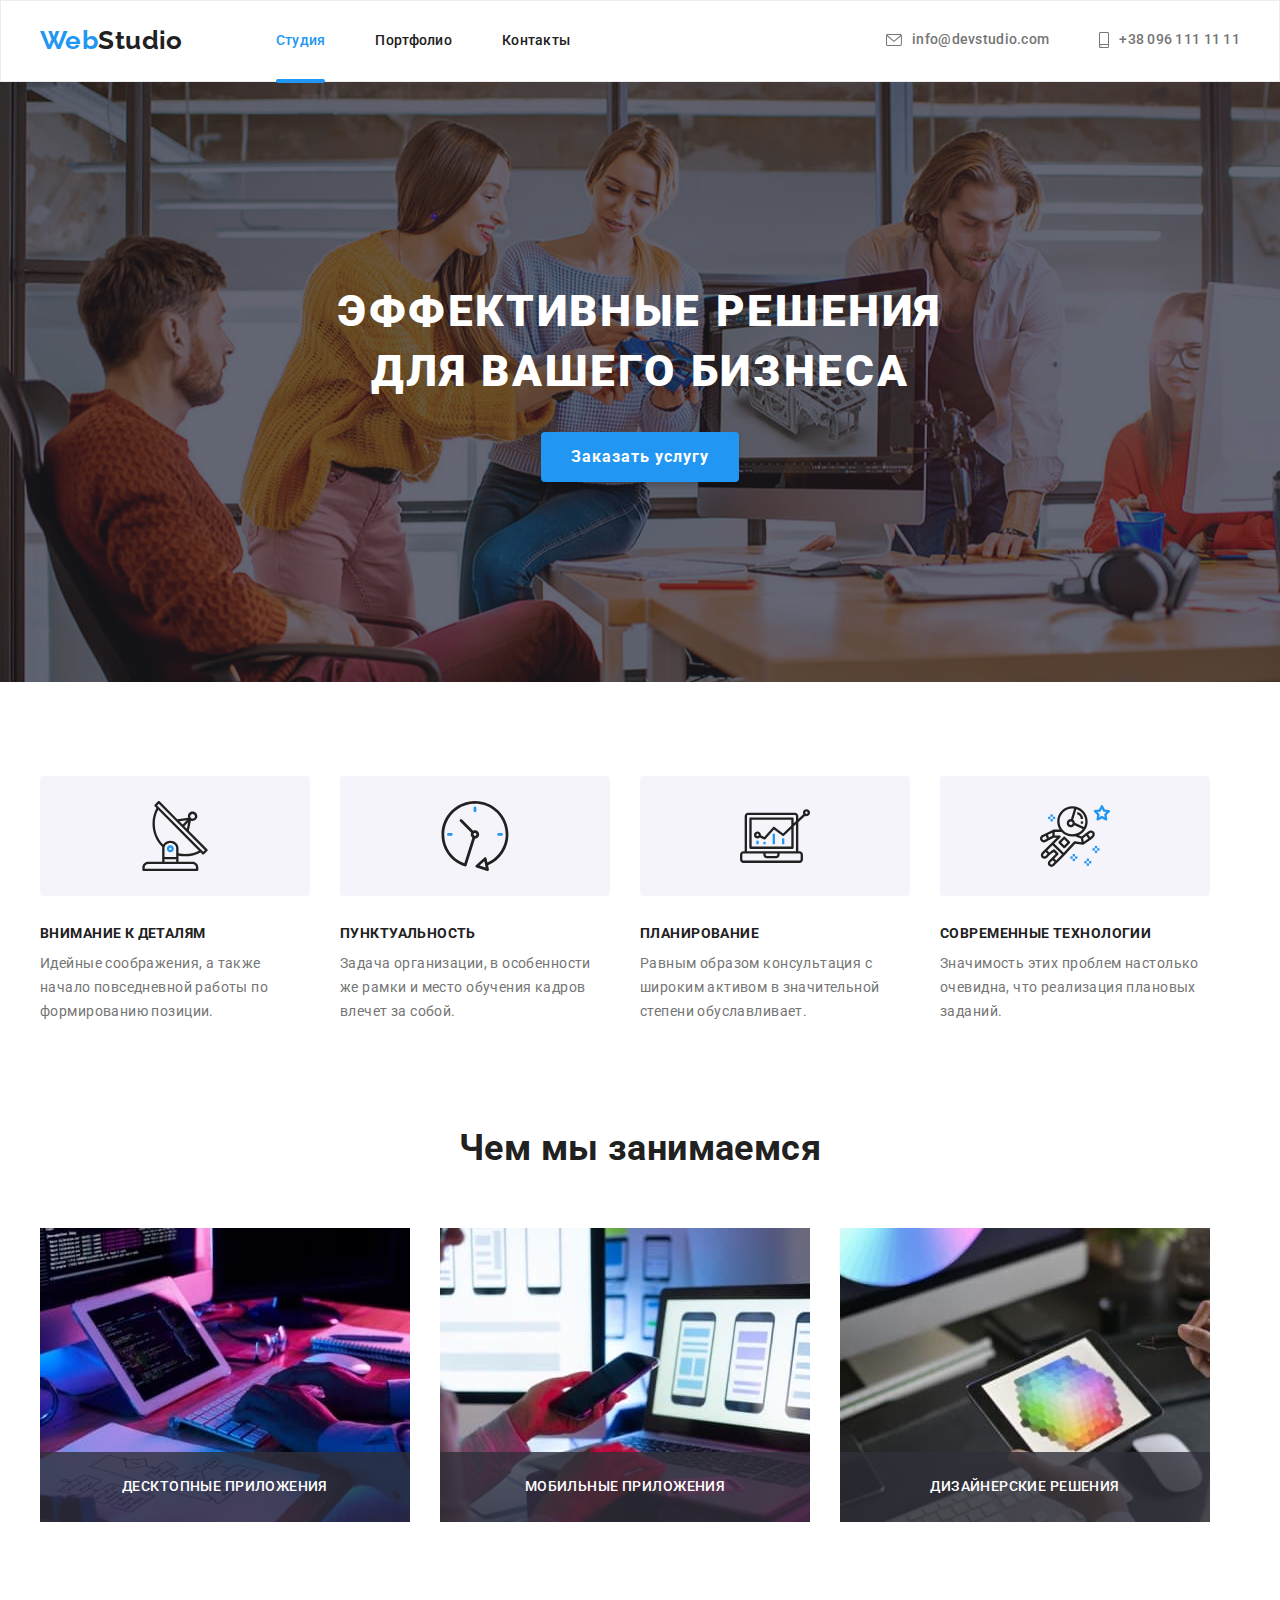
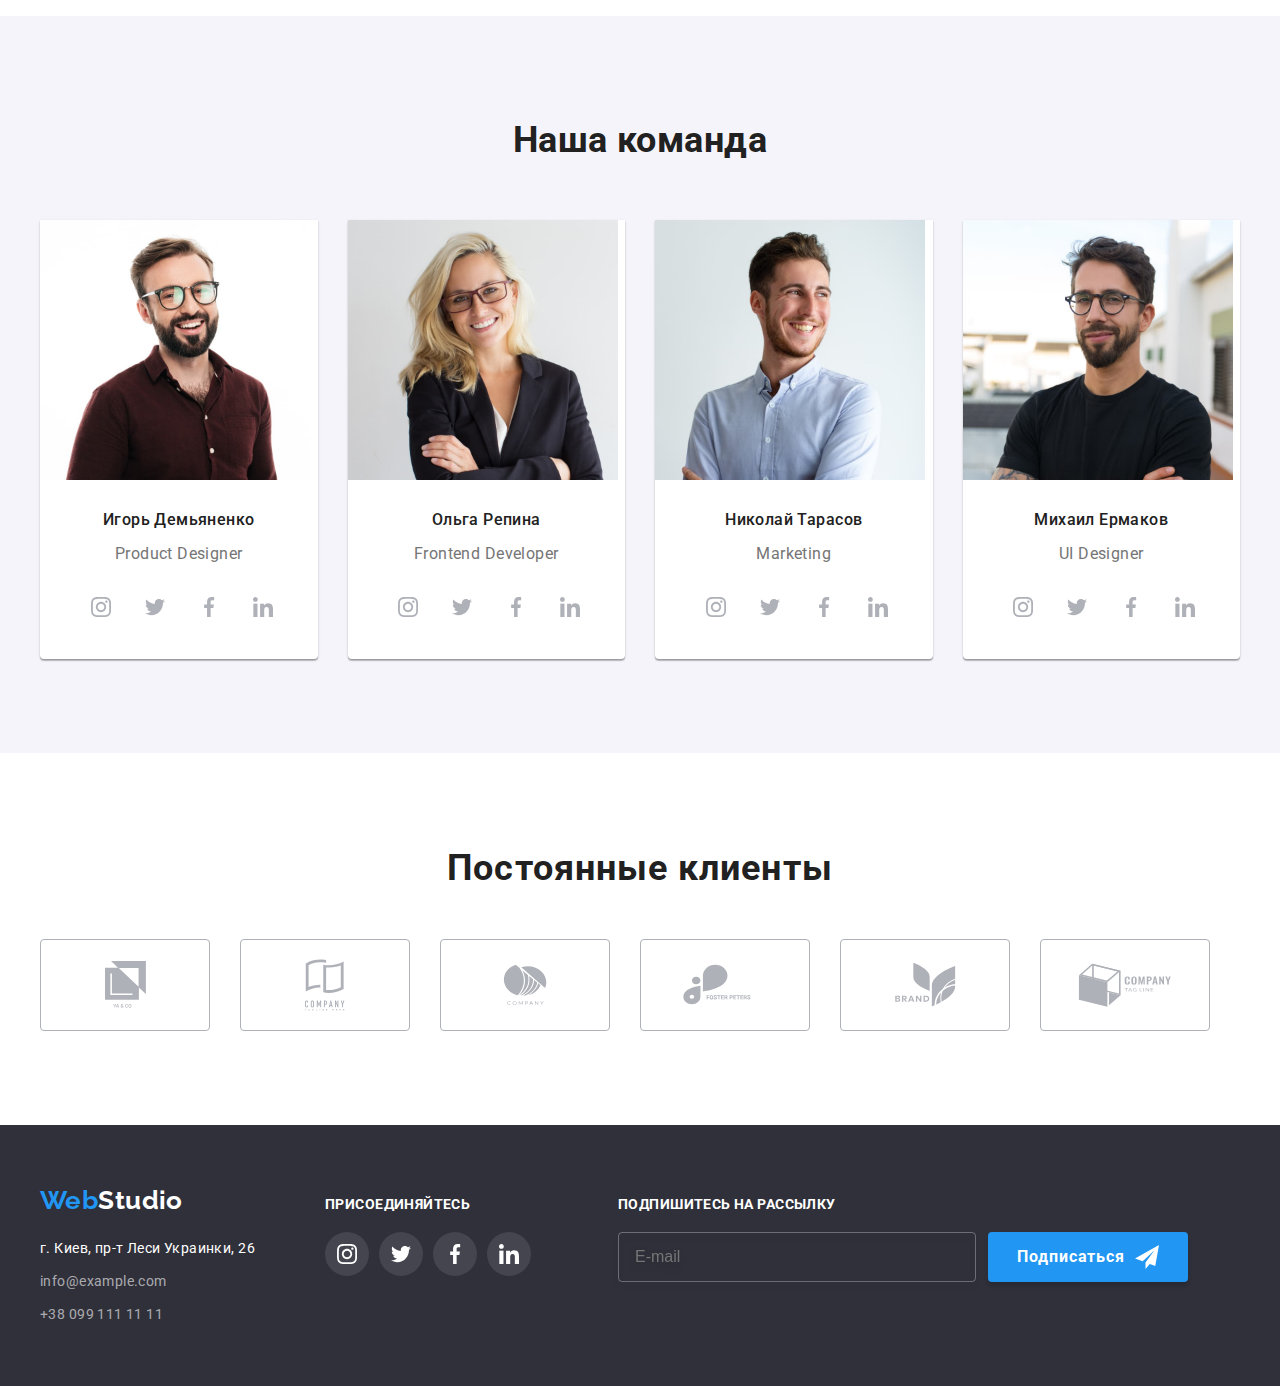
==== index.html @ f32c3f4b "add new files" ====
<!DOCTYPE html>
<html lang="en">
  <head>
    <meta charset="UTF-8" />
    <meta http-equiv="X-UA-Compatible" content="IE=edge" />
    <meta name="viewport" content="width=device-width, initial-scale=1.0" />
    <!-- title -->
    <title>WebStudio</title>
    <!-- google fonts -->
    <link rel="preconnect" href="https://fonts.gstatic.com" />
    <link
      href="https://fonts.googleapis.com/css2?family=Raleway:wght@700&family=Roboto:wght@400;500;700;900&display=swap"
      rel="stylesheet"
    />
    <!-- animation -->
    <link
      rel="stylesheet"
      href="https://cdnjs.cloudflare.com/ajax/libs/animate.css/4.1.1/animate.min.css"
    />
    <!-- modern-normalize -->
    <link
      rel="stylesheet"
      href="https://cdnjs.cloudflare.com/ajax/libs/modern-normalize/0.2.0/modern-normalize.min.css"
      integrity="sha512-sqIVMkf5f8XGYI/UZYGs7wODxlUeoj9JknataPfUwtvrSKWMHrMXGZ7Evb6nabFYJQG15vFFyALe6r0nWCD1Ug=="
      crossorigin="anonymous"
    />
    <!-- CSS file -->
    <link rel="stylesheet" href="./css/style.css" />
  </head>

  <!-- BODY -->

  <body>
    <!-- HEADER -->
    <header class="header">
      <div class="container header-container">
        <!--NAVIGATION-->
        <nav class="menu-nav">
          <!--LOGO-->
          <a class="logo-header link animate__fadeIn" href="/index.html">
            <span class="logo-word">Web</span>Studio
          </a>
          <!--MENU-->
          <ul class="menu list">
            <li class="menu-item">
              <a class="menu-link link studio current" href="./index.html">
                Студия
              </a>
            </li>
            <li class="menu-item">
              <a class="menu-link link" href="./portfolio.html">Портфолио</a>
            </li>
            <li class="menu-item">
              <a class="menu-link link" href="http://">Контакты</a>
            </li>
          </ul>
        </nav>

        <!--CONTACTS-->
        <ul class="contact-list list">
          <li>
            <a class="mail-link link" href="mailto:info@devstudio.com"
              ><svg class="mail-icon">
                <use href="./images/sprite.svg#icon-envelope"></use>
              </svg>
              info@devstudio.com</a
            >
          </li>
          <li>
            <a class="tel-link link" href="tel:++380961111111"
              ><svg class="smartphone-icon">
                <use href="./images/sprite.svg#icon-smartphone"></use>
              </svg>
              +38 096 111 11 11</a
            >
          </li>
        </ul>
      </div>
    </header>
    <!--END HEADER -->

    <!-- MAIN CONTENT -->
    <main>
      <!-- SECTION ONE - HERO -->
      <section class="hero">
        <div class="container hero-container">
          <h1 class="hero-text">
            Эффективные решения<br />
            для вашего бизнеса
          </h1>
          <button
            class="modal-btn animate__zoomIn"
            type="button"
            data-modal-open
          >
            Заказать услугу
          </button>
        </div>
      </section>

      <!-- SECTION TWO - OUR WORK -->
      <section class="section our-work">
        <div class="container">
          <ul class="our-work-list list">
            <li class="our-work-list-item">
              <!-- icons -->
              <div class="our-work-icon-div">
                <svg class="our-work-icon" width="" height="">
                  <use href="./images/sprite.svg#icon-antenna"></use>
                </svg>
              </div>
              <!-- end icons -->
              <h3 class="our-work-list-item-h3">Внимание к деталям</h3>
              <p class="our-work-list-item-p">
                Идейные соображения, а также начало повседневной работы по
                формированию позиции.
              </p>
            </li>
            <li class="our-work-list-item">
              <!-- icons -->
              <div class="our-work-icon-div">
                <svg class="our-work-icon" width="" height="">
                  <use href="./images/sprite.svg#icon-clock"></use>
                </svg>
              </div>
              <!-- end icons -->
              <h3 class="our-work-list-item-h3">Пунктуальность</h3>
              <p class="our-work-list-item-p">
                Задача организации, в особенности же рамки и место обучения
                кадров влечет за собой.
              </p>
            </li>
            <li class="our-work-list-item">
              <!-- icons -->
              <div class="our-work-icon-div">
                <svg class="our-work-icon" width="" height="">
                  <use href="./images/sprite.svg#icon-diagram"></use>
                </svg>
              </div>
              <!-- end icons -->
              <h3 class="our-work-list-item-h3">Планирование</h3>
              <p class="our-work-list-item-p">
                Равным образом консультация с широким активом в значительной
                степени обуславливает.
              </p>
            </li>
            <li class="our-work-list-item">
              <!-- icons -->
              <div class="our-work-icon-div">
                <svg class="our-work-icon" width="" height="">
                  <use href="./images/sprite.svg#icon-astronaut"></use>
                </svg>
              </div>
              <!-- end icons -->
              <h3 class="our-work-list-item-h3">Современные технологии</h3>
              <p class="our-work-list-item-p">
                Значимость этих проблем настолько очевидна, что реализация
                плановых заданий.
              </p>
            </li>
          </ul>
        </div>
      </section>

      <!-- OUR WORK IMAGES-->
      <section class="section our-work-images">
        <div class="container">
          <h2 class="our-work-team-h2">Чем мы занимаемся</h2>
          <ul class="our-work-imgs list">
            <li class="our-work-imgs-item">
              <div class="our-work-label">
                <img
                  src="./images/pictures/print.jpg"
                  alt="человек печатает на клавиатуре"
                  width="370"
                  height="294"
                />
                <p class="our-work-title">Десктопные приложения</p>
              </div>
            </li>
            <li class="our-work-imgs-item">
              <div class="our-work-label">
                <img
                  src="./images/pictures/smartphone.jpg"
                  alt="человек смотрит в смартфон"
                  width="370"
                  height="294"
                />
                <p class="our-work-title">Мобильные приложения</p>
              </div>
            </li>
            <li class="our-work-imgs-item">
              <div class="our-work-label">
                <img
                  src="./images/pictures/choise.jpg"
                  alt="человек выбирает цвет на планшете"
                  width="370"
                  height="294"
                />
                <p class="our-work-title">Дизайнерские решения</p>
              </div>
            </li>
          </ul>
        </div>
      </section>

      <!-- SECTION THREE - TEAM -->
      <section class="section team">
        <div class="container">
          <h2 class="our-work-team-h2">Наша команда</h2>
          <ul class="team-list list">
            <li class="team-list-item">
              <img
                src="./images/team/productdesigner.jpg"
                alt="Игорь Демьяненко"
                width="270"
                height="260"
              />
              <div class="card">
                <h3 class="team-list-item-h3">Игорь Демьяненко</h3>
                <p class="team-list-item-p">Product Designer</p>
                <ul class="list team-social-list">
                  <li class="team-social-list-item">
                    <a href="#" class="team-social-list-item-link">
                      <svg class="social-icon" width="20" height="20">
                        <use href="./images/sprite.svg#icon-instagram"></use>
                      </svg>
                    </a>
                  </li>
                  <li class="team-social-list-item">
                    <a href="#" class="team-social-list-item-link">
                      <svg class="social-icon" width="20" height="20">
                        <use href="./images/sprite.svg#icon-twitter"></use>
                      </svg>
                    </a>
                  </li>
                  <li class="team-social-list-item">
                    <a href="#" class="team-social-list-item-link">
                      <svg class="social-icon" width="20" height="20">
                        <use href="./images/sprite.svg#icon-facebook"></use>
                      </svg>
                    </a>
                  </li>
                  <li class="team-social-list-item">
                    <a href="#" class="team-social-list-item-link">
                      <svg class="social-icon" width="20" height="20">
                        <use href="./images/sprite.svg#icon-linkedin"></use>
                      </svg>
                    </a>
                  </li>
                </ul>
              </div>
            </li>
            <li class="team-list-item">
              <img
                src="./images/team/frontenddev.jpg"
                alt="Ольга Репина"
                width="270"
                height="260"
              />
              <div class="card">
                <h3 class="team-list-item-h3">Ольга Репина</h3>
                <p class="team-list-item-p">Frontend Developer</p>
                <ul class="list team-social-list">
                  <li class="team-social-list-item">
                    <a href="#" class="team-social-list-item-link">
                      <svg class="social-icon" width="20" height="20">
                        <use href="./images/sprite.svg#icon-instagram"></use>
                      </svg>
                    </a>
                  </li>
                  <li class="team-social-list-item">
                    <a href="#" class="team-social-list-item-link">
                      <svg class="social-icon" width="20" height="20">
                        <use href="./images/sprite.svg#icon-twitter"></use>
                      </svg>
                    </a>
                  </li>
                  <li class="team-social-list-item">
                    <a href="#" class="team-social-list-item-link">
                      <svg class="social-icon" width="20" height="20">
                        <use href="./images/sprite.svg#icon-facebook"></use>
                      </svg>
                    </a>
                  </li>
                  <li class="team-social-list-item">
                    <a href="#" class="team-social-list-item-link">
                      <svg class="social-icon" width="20" height="20">
                        <use href="./images/sprite.svg#icon-linkedin"></use>
                      </svg>
                    </a>
                  </li>
                </ul>
              </div>
            </li>
            <li class="team-list-item">
              <img
                src="./images/team/marketing.jpg"
                alt="Николай Тарасов"
                width="270"
                height="260"
              />
              <div class="card">
                <h3 class="team-list-item-h3">Николай Тарасов</h3>
                <p class="team-list-item-p">Marketing</p>
                <ul class="list team-social-list">
                  <li class="team-social-list-item">
                    <a href="#" class="team-social-list-item-link">
                      <svg class="social-icon" width="20" height="20">
                        <use href="./images/sprite.svg#icon-instagram"></use>
                      </svg>
                    </a>
                  </li>
                  <li class="team-social-list-item">
                    <a href="#" class="team-social-list-item-link">
                      <svg class="social-icon" width="20" height="20">
                        <use href="./images/sprite.svg#icon-twitter"></use>
                      </svg>
                    </a>
                  </li>
                  <li class="team-social-list-item">
                    <a href="#" class="team-social-list-item-link">
                      <svg class="social-icon" width="20" height="20">
                        <use href="./images/sprite.svg#icon-facebook"></use>
                      </svg>
                    </a>
                  </li>
                  <li class="team-social-list-item">
                    <a href="#" class="team-social-list-item-link">
                      <svg class="social-icon" width="20" height="20">
                        <use href="./images/sprite.svg#icon-linkedin"></use>
                      </svg>
                    </a>
                  </li>
                </ul>
              </div>
            </li>
            <li class="team-list-item">
              <img
                src="./images/team/uidesigner.jpg"
                alt="Михаил Ермаков"
                width="270"
                height="260"
              />
              <div class="card">
                <h3 class="team-list-item-h3">Михаил Ермаков</h3>
                <p class="team-list-item-p">UI Designer</p>
                <ul class="list team-social-list">
                  <li class="team-social-list-item">
                    <a href="#" class="team-social-list-item-link">
                      <svg class="social-icon" width="20" height="20">
                        <use href="./images/sprite.svg#icon-instagram"></use>
                      </svg>
                    </a>
                  </li>
                  <li class="team-social-list-item">
                    <a href="#" class="team-social-list-item-link">
                      <svg class="social-icon" width="20" height="20">
                        <use href="./images/sprite.svg#icon-twitter"></use>
                      </svg>
                    </a>
                  </li>
                  <li class="team-social-list-item">
                    <a href="#" class="team-social-list-item-link">
                      <svg class="social-icon" width="20" height="20">
                        <use href="./images/sprite.svg#icon-facebook"></use>
                      </svg>
                    </a>
                  </li>
                  <li class="team-social-list-item">
                    <a href="#" class="team-social-list-item-link">
                      <svg class="social-icon" width="20" height="20">
                        <use href="./images/sprite.svg#icon-linkedin"></use>
                      </svg>
                    </a>
                  </li>
                </ul>
              </div>
            </li>
          </ul>
        </div>
      </section>

      <!-- SECTION FOUR - ICONS TEAM -->
      <section class="section">
        <div class="container icons-team-div">
          <h2 class="icons-title">Постоянные клиенты</h2>
          <ul class="list icons-team-ulist">
            <li class="icons-team-list-item">
              <a href="#" class="icon-team-list-link">
                <svg class="group-team-icon" width="41" height="47">
                  <use href="./images/sprite.svg#icon-group-six"></use>
                </svg>
              </a>
            </li>
            <li class="icons-team-list-item">
              <a href="#" class="icon-team-list-link">
                <svg class="group-team-icon" width="40" height="52">
                  <use href="./images/sprite.svg#icon-group-one"></use>
                </svg>
              </a>
            </li>
            <li class="icons-team-list-item">
              <a href="#" class="icon-team-list-link">
                <svg class="group-team-icon" width="44" height="41">
                  <use href="./images/sprite.svg#icon-group-two"></use>
                </svg>
              </a>
            </li>
            <li class="icons-team-list-item">
              <a href="#" class="icon-team-list-link">
                <svg class="group-team-icon" width="84" height="41">
                  <use href="./images/sprite.svg#icon-group-three"></use>
                </svg>
              </a>
            </li>
            <li class="icons-team-list-item">
              <a href="#" class="icon-team-list-link">
                <svg class="group-team-icon" width="63" height="45">
                  <use href="./images/sprite.svg#icon-group-four"></use>
                </svg>
              </a>
            </li>
            <li class="icons-team-list-item">
              <a href="#" class="icon-team-list-link">
                <svg class="group-team-icon" width="94" height="44">
                  <use href="./images/sprite.svg#icon-group-five"></use>
                </svg>
              </a>
            </li>
          </ul>
        </div>
      </section>
    </main>

    <!-- FOOTER -->

    <footer class="footer">
      <div class="container footer-container">
        <div class="footer-left-container">
          <!--LOGO -->
          <div class="footer-logo-div">
            <a class="footer-logo link" href="/index.html">
              <span class="logo-word">Web</span>Studio
            </a>
          </div>
          <!-- CONTACTS -->

          <address class="logo-footer address">
            <ul class="list">
              <li class="address-link">
                <a
                  class="link"
                  href="https://goo.gl/maps/H4tPE2jpk2JbAKVr9"
                  target="_blank"
                  rel="noopener noreferrer"
                >
                  г. Киев, пр-т Леси Украинки, 26
                </a>
              </li>
              <li class="address-link">
                <a class="footer-mail-link link" href="mailto:info@example.com">
                  info@example.com
                </a>
              </li>
              <li class="address-link">
                <a class="footer-tel-link link" href="tel:+380991111111">
                  +38 099 111 11 11
                </a>
              </li>
            </ul>
          </address>
        </div>
        <!-- END CONTACTS -->

        <!-- SOCIAL IKONS -->
        <div class="footer-social-container">
          <h3 class="footer-social-title">Присоединяйтесь</h3>
          <ul class="list footer-social-list">
            <li class="footer-social-list-item">
              <a href="#" class="footer-social-list-item-link">
                <svg class="footer-social-icon" width="20" height="20">
                  <use href="./images/sprite.svg#icon-instagram"></use>
                </svg>
              </a>
            </li>
            <li class="footer-social-list-item">
              <a href="#" class="footer-social-list-item-link">
                <svg class="footer-social-icon" width="20" height="20">
                  <use href="./images/sprite.svg#icon-twitter"></use>
                </svg>
              </a>
            </li>
            <li class="footer-social-list-item">
              <a href="#" class="footer-social-list-item-link">
                <svg class="footer-social-icon" width="20" height="20">
                  <use href="./images/sprite.svg#icon-facebook"></use>
                </svg>
              </a>
            </li>
            <li class="footer-social-list-item">
              <a href="#" class="footer-social-list-item-link">
                <svg class="footer-social-icon" width="20" height="20">
                  <use href="./images/sprite.svg#icon-linkedin"></use>
                </svg>
              </a>
            </li>
          </ul>
        </div>

        <!-- SUBSCRIBE FIELD -->
        <div class="subscribe">
          <h3 class="subscribe-title">Подпишитесь на рассылку</h3>
          <!-- input form -->
          <div class="subscribe-input-btn-container">
            <label class="modal-form-field">
              <input
                class="email-form"
                type="email"
                name="email"
                placeholder="E-mail"
                required
              />
            </label>
            <!-- btn -->
            <button type="submit" class="subscribe-form-btn">
              Подписаться
              <span class="subscribe-btn-icon">
                <svg class="footer-btn-icon" width="24" height="24">
                  <use href="./images/sprite.svg#icon-icon-send"></use>
                </svg>
              </span>
            </button>
          </div>

          <!-- end btn -->
        </div>
      </div>
    </footer>

    <!-- MODAL WINDOW -->
    <div class="backdrop is-hidden" data-modal>
      <div class="modal">
        <!-- close tbn -->
        <button type="button" class="modal-close-btn" data-modal-close>
          <svg class="close-btn-icon" width="11" heigth="11">
            <use href="./images/sprite.svg#close-btn-icon"></use>
          </svg>
        </button>
        <!-- modal form -->
        <form action="#" class="modal-form">
          <p class="modal-form-head">Оставьте свои данные, мы вам перезвоним</p>
          <label class="modal-form-field">
            Имя
            <span class="modal-form-input-wrapper">
              <input
                type="text"
                name="user-name"
                class="modal-form-input"
                minlength="2"
                placeholder="Name"
                required
              />
              <span class="modal-form-icon">
                <svg class="modal-icon" width="12" height="12">
                  <use href="./images/sprite.svg#modal-icon-user-name"></use>
                </svg>
              </span>
            </span>
          </label>
          <label class="modal-form-field">
            Телефон
            <span class="modal-form-input-wrapper">
              <input
                type="tel"
                name="user-phone"
                class="modal-form-input"
                pattern="[0-9]{3}-[0-9]{3}-[0-9]{2}-[0-9]{2}"
                title="096-111-11-11"
                placeholder="096-111-11-11"
                required
              />
              <span class="modal-form-icon">
                <svg class="modal-icon" width="12" height="12">
                  <use href="./images/sprite.svg#modal-icon-phone"></use>
                </svg>
              </span>
            </span>
          </label>
          <label class="modal-form-field">
            Почта
            <span class="modal-form-input-wrapper">
              <input
                type="email"
                name="user-email"
                class="modal-form-input"
                placeholder="Email"
              />
              <span class="modal-form-icon">
                <svg class="modal-icon" width="12" height="12">
                  <use href="./images/sprite.svg#modal-icon-email"></use>
                </svg>
              </span>
            </span>
          </label>
          <!-- TEXTAREA -->
          <label class="modal-form-field"
            >Комментарий<textarea
              name="user-message"
              class="modal-form-message"
              placeholder="Введите текст"
            ></textarea>
          </label>
          <!-- checkbox  -->
          <input
            type="checkbox"
            name="user-policy"
            class="modal-form-checkbox visually-hidden"
            id="checkbox-policy"
            required
          />
          <label for="checkbox-policy" class="modal-form-checkbox-policy">
            Соглашаюсь с рассылкой и принимаю
            <a class="modal-form-policy-link" href="#"> Условия договора </a>
          </label>
          <!-- approve button -->
          <button type="submit" class="modal-form-btn">Отправить</button>
        </form>
      </div>
    </div>
    <!-- JAVASCRIPTS ADD -->
    <script src="./js/modal.js"></script>
  </body>
</html>
---- css/style.css ----
:root {
  --main-font: "Roboto", sans-serif;
  --secondary-font: "Raleway", sans-serif;
  --main-bcgrnd-color: #ffffff;
  --font-heading-color: #212121;
  --font-paragraph-color: #757575;
  --main-and-footer-bcgrnd-color: #2f303a;
  --font—btn-accent-color: #2196f3;
  --btn-click-on-color: #188ce8;
  --btn-portfolio-color: #f5f4fa;
  --team-bcrnd-color: #f5f4fa;
  --social-icon-main-color: #afb1b8;
  --background-image-color: #c4c4c4;
  --backgroung-image-overlay: rgba(47, 48, 58, 0.4);
  --background-icon-color: #f5f4fa;
}
/* BASE RESET */
h1,
h2,
h3,
h4,
h5,
h6,
p {
  margin-top: 0;
  margin-bottom: 0;
}
ul,
ol {
  margin-top: 0;
  margin-bottom: 0;
  padding-left: 0;
}
img {
  display: block;
}
.list {
  list-style: none;
}
.link {
  text-decoration: none;
  color: var(--main-bcgrnd-color);
}
.section {
  padding-top: 94px;
  padding-bottom: 94px;
}
/* DIV Class = CONTAINER center content */
.container {
  width: 1200px;
  padding-left: 15px;
  padding-right: 15px;
  margin: 0 auto;
}
/* hide checkbox */
.visually-hidden {
  position: absolute !important;
  clip: rect(1px 1px 1px 1px); /* IE6, IE7 */
  clip: rect(1px, 1px, 1px, 1px);
  padding: 0 !important;
  border: 0 !important;
  height: 1px !important;
  width: 1px !important;
  overflow: hidden;
}

/* BODY */
body {
  font-family: var(--main-font);
  background-color: var(--main-bcgrnd-color);
  color: var(--font-heading-color);
  font-size: 14px;
  letter-spacing: 0.03em;
  margin: 0 auto;
}

/* HEADER */
.header {
  padding-top: 24px;
  padding-bottom: 25px;
  background-color: var(--main-bcgrnd-color);
  border: 1px solid #ececec;
}
.header-container {
  display: flex;
  justify-content: space-between;
}
.menu-nav {
  display: flex;
  align-items: center;
}
.menu {
  display: flex;
}
.menu-item:not(:last-child) {
  margin-right: 50px;
}
.menu-link {
  position: relative;
  font-family: "Roboto", sans-serif;
  font-weight: 500;
  line-height: 1.14;
  letter-spacing: 0.02em;
  color: var(--font-heading-color);
  transition: color 250ms cubic-bezier(0.4, 0, 0.2, 1),
    fill 250ms cubic-bezier(0.4, 0, 0.2, 1);
}
.menu-link:hover,
.menu-link:focus {
  color: var(--font—btn-accent-color);
}
/* contacts */
.contact-list {
  display: flex;
  align-items: center;
}
.mail-icon {
  width: 16px;
  height: 12px;
  margin-right: 10px;
}
.smartphone-icon {
  width: 10px;
  height: 16px;
  margin-right: 10px;
}
.mail-link {
  font-family: "Roboto", sans-serif;
  font-weight: 500;
  line-height: 1.14;
  letter-spacing: 0.02em;
  color: var(--font-paragraph-color);
  margin-right: 50px;
  fill: var(--font-paragraph-color);
  display: flex;
  align-items: center;
  transition: color 250ms cubic-bezier(0.4, 0, 0.2, 1),
    fill 250ms cubic-bezier(0.4, 0, 0.2, 1);
}
.mail-link:hover,
.mail-link:focus {
  color: var(--font—btn-accent-color);
  fill: var(--font—btn-accent-color);
}
.studio,
.portfolio {
  color: var(--font—btn-accent-color);
}
.tel-link {
  font-family: "Roboto", sans-serif;
  font-weight: 500;
  line-height: 1.14;
  letter-spacing: 0.02em;
  color: var(--font-paragraph-color);
  fill: var(--font-paragraph-color);
  display: flex;
  align-items: center;
  transition: color 250ms cubic-bezier(0.4, 0, 0.2, 1),
    fill 250ms cubic-bezier(0.4, 0, 0.2, 1);
}
.tel-link:hover,
.tel-link:focus {
  color: var(--font—btn-accent-color);
  fill: var(--font—btn-accent-color);
}
.logo-header {
  font-family: "Raleway", sans-serif;
  font-weight: 700;
  font-size: 26px;
  line-height: 1.19;
  color: var(--font-heading-color);
  margin-right: 93px;
  /* animation-duration: 3000ms;
  animation-iteration-count: 1; */
}
/* decorate line current*/
.current::after {
  position: absolute;
  content: "";
  left: 0;
  width: 100%;
  height: 4px;
  background-color: var(--font—btn-accent-color);
  margin-top: 47px;
  border-radius: 2px;
}
/* END HEADER */

/* MAIN CONTENT */

/* SECTION ONE - HERO */
.hero {
  padding-top: 200px;
  padding-bottom: 200px;
  background-color: var(--background-image-color);
  background-image: linear-gradient(
      var(--backgroung-image-overlay),
      var(--backgroung-image-overlay)
    ),
    url(../images/background-image.jpg);
  background-size: cover;
}
.hero-container {
  display: flex;
  flex-direction: column;
  align-items: center;
}
.hero-text {
  width: 696px;
  margin: 0 auto 30px;
  font-family: "Roboto", sans-serif;
  font-weight: 900;
  font-size: 44px;
  line-height: 1.36;
  text-align: center;
  letter-spacing: 0.06em;
  text-transform: uppercase;
  color: var(--main-bcgrnd-color);
}
/* MODAL BUTTON */
.modal-btn {
  height: 50px;
  font-family: "Roboto", sans-serif;
  font-weight: 700;
  font-size: 16px;
  line-height: 1.875;
  letter-spacing: 0.06em;
  color: var(--main-bcgrnd-color);
  background: var(--font—btn-accent-color);
  box-shadow: 0px 4px 4px rgba(0, 0, 0, 0.15);
  border-radius: 4px;
  cursor: pointer;
  padding: 10px 30px;
  border: 1px;
  animation-duration: 2000ms;
  animation-iteration-count: 1;
  transition: color 250ms cubic-bezier(0.4, 0, 0.2, 1),
    fill 250ms cubic-bezier(0.4, 0, 0.2, 1);
}
.modal-btn:hover,
.modal-btn:focus {
  background: var(--btn-click-on-color);
  box-shadow: 0px 4px 4px rgba(0, 0, 0, 0.15);
  border-radius: 4px;
}
/* PORTFOLIO - BUTTON */
.btn-list {
  display: flex;
  margin-bottom: 50px;
  justify-content: center;
}
.btn-list-item {
  margin-right: 8px;
}
.btn-list-item-prtf {
  height: 38px;
  font-family: "Roboto", sans-serif;
  font-weight: 500;
  font-size: 16px;
  line-height: 1.625;
  text-align: center;
  color: var(--font-heading-color);
  background: var(--btn-portfolio-color);
  border-radius: 4px;
  padding: 6px 22px;
  border: none;
  border: 1px solid var(--main-bcgrnd-color);
  transition: color 250ms cubic-bezier(0.4, 0, 0.2, 1),
    fill 250ms cubic-bezier(0.4, 0, 0.2, 1);
}
.btn-list-item-prtf:hover,
.btn-list-item-prtf:focus {
  cursor: pointer;
  color: var(--main-bcgrnd-color);
  background: var(--font—btn-accent-color);
  /* shadow-middle */
  box-shadow: 0px 3px 1px rgba(0, 0, 0, 0.1), 0px 1px 2px rgba(0, 0, 0, 0.08),
    0px 2px 2px rgba(0, 0, 0, 0.12);
  border-radius: 4px;
}

/* END PORTFOLIO BUTTON */
/* END SECTION ONE - HERO */

/* SECTION TWO - OUR WORK */
.our-work {
  padding-bottom: 0;
}
.our-work-list {
  display: flex;
}
/* li */
.our-work-list-item {
  width: 270px;
}
.our-work-list-item:not(:first-child) {
  margin-left: 30px;
}
/* icons */
.our-work-icon-div {
  display: flex;
  justify-content: center;
  align-items: center;
  width: 270px;
  height: 120px;
  background: var(--background-icon-color);
  border-radius: 4px;
  margin-bottom: 30px;
}
.our-work-icon {
  width: 70px;
  height: 70px;
}
/* end icons */
.our-work-list-item-h3 {
  font-family: "Roboto", sans-serif;
  font-weight: 700;
  font-size: 14px;
  line-height: 1.14;
  text-transform: uppercase;
  color: var(--font-heading-color);
  margin-bottom: 10px;
}
.our-work-list-item-p {
  font-family: "Roboto", sans-serif;
  font-weight: 400;
  line-height: 1.714;
  /* or 171% */
  color: var(--font-paragraph-color);
}

/* OUR WORK IMAGES */
.our-work-team-h2 {
  font-family: "Roboto", sans-serif;
  font-weight: 700;
  font-size: 36px;
  line-height: 1.67;
  text-align: center;
  color: var(--font-heading-color);
  margin-bottom: 50px;
}
/* ul */
.our-work-imgs {
  display: flex;
  flex-wrap: wrap;
  flex-basis: calc((100% - 90px) / 3);
  margin-left: -30px;
  margin-top: -30px;
}
/* li */
.our-work-imgs-item {
  margin-left: 30px;
  margin-top: 30px;
}
/* div (img and p) */
.our-work-label {
  position: relative;
}
/* p */
.our-work-title {
  position: absolute;
  bottom: 0;
  left: 0;
  width: 100%;
  height: 70px;
  display: flex;
  align-items: center;
  justify-content: center;
  font-weight: 500;
  font-size: 14px;
  line-height: 1.14;
  text-align: center;
  letter-spacing: 0.03em;
  text-transform: uppercase;
  color: var(--main-bcgrnd-color);
  background-color: rgba(47, 48, 58, 0.8);
}
/* END OUR WORK IMAGES */
/* END SECTION TWO - OUR WORK */

/* PORTFOLIO - SECTION TWO - IMAGES GALLERY */
.img-gallery {
  display: flex;
  flex-wrap: wrap;
  margin-right: -30px;
  margin-top: -30px;
}
.img-gallery-card {
  padding: 24px 20px;
  border: 1px solid #eeeeee;
  box-sizing: border-box;
}
.img-gallery-item {
  flex-basis: calc((100% - 90px) / 3);
  margin-right: 30px;
  margin-top: 30px;
}
.img-gallery-item-h3 {
  font-family: "Roboto", sans-serif;
  font-weight: 700;
  font-size: 18px;
  line-height: 2;
  letter-spacing: 0.06em;
  color: var(--font-heading-color);
  margin-bottom: 4px;
}
.img-gallery-item-p {
  font-family: "Roboto", sans-serif;
  font-weight: 400;
  font-size: 16px;
  line-height: 1.875;
  color: var(--font-paragraph-color);
}
.img-gallery-item:hover,
.img-gallery-item:focus {
  cursor: pointer;
  box-shadow: 0px 1px 1px rgba(0, 0, 0, 0.12), 0px 4px 4px rgba(0, 0, 0, 0.06),
    1px 4px 6px rgba(0, 0, 0, 0.16);
}
/* overlay text on card */
.gallery-list-image-wrapper {
  position: relative;
  overflow: hidden;
}
.overlay {
  position: absolute;
  top: 0;
  left: 0;
  width: 100%;
  height: 100%;
  font-weight: 400;
  font-size: 18px;
  line-height: 1.556;
  color: var(--main-bcgrnd-color);
  background-color: rgba(33, 150, 243, 0.9);
  padding: 63px 24px;
  overflow-y: scroll;
  transform: translateY(100%);
  transition: transform 250ms linear;
}
.gallery-item-link:hover .overlay,
.gallery-item-link:focus .overlay {
  transform: translateY(0%);
}
/* end overlay */

/* END PORTFOLIO SECTION TWO - IMAGES GALLERY */

/* SECTION THREE - TEAM */
.team {
  background-color: var(--team-bcrnd-color);
}
.team-list {
  display: flex;
  flex-wrap: wrap;
  margin-right: -30px;
  margin-top: -30px;
}
.team-list-item {
  flex-basis: calc((100% - 120px) / 4);
  margin-right: 30px;
  margin-top: 30px;
  background-color: var(--main-bcgrnd-color);
  box-shadow: 0px 1px 3px rgba(0, 0, 0, 0.12), 0px 1px 1px rgba(0, 0, 0, 0.14),
    0px 2px 1px rgba(0, 0, 0, 0.2);
  border-radius: 0px 0px 4px 4px;
}
.card {
  padding: 30px;
}
.team-list-item-h3 {
  font-family: "Roboto", sans-serif;
  font-weight: 500;
  font-size: 16px;
  line-height: 1.188;
  text-align: center;
  color: var(--font-heading-color);
  margin-bottom: 10px;
}
.team-list-item-p {
  font-family: "Roboto", sans-serif;
  font-weight: 400;
  font-size: 16px;
  line-height: 1.88;
  text-align: center;
  color: var(--font-paragraph-color);
  margin-bottom: 16px;
}
/* icons */
/* li */
.team-social-list {
  display: flex;
  width: 200px;
  margin: 0 auto;
}
/* dinamic icon */
.team-social-list-item-link:hover,
.team-social-list-item-link:focus {
  background-color: var(--font—btn-accent-color);
}
.team-social-list-item-link:hover .social-icon,
.team-social-list-item-link:focus .social-icon {
  fill: var(--main-bcgrnd-color);
}
.team-social-list-item:not(:last-child) {
  margin-right: 10px;
}
.team-social-list-item-link {
  display: flex;
  justify-content: center;
  align-items: center;
  width: 44px;
  height: 44px;
  border-radius: 50%;
  background-color: rgba(255, 255, 255, 0.1);
  background-position: center;
  position: relative;
  transition: color 250ms cubic-bezier(0.4, 0, 0.2, 1),
    fill 250ms cubic-bezier(0.4, 0, 0.2, 1);
}
.social-icon {
  position: absolute;
  fill: var(--social-icon-main-color);
  transition: color 250ms cubic-bezier(0.4, 0, 0.2, 1),
    fill 250ms cubic-bezier(0.4, 0, 0.2, 1);
}

/* END SECTION THREE - TEAM */

/* SECTION FOUR - ICONS TEAM */
/* div */
/* .icons-team-div {} */
/* h2 */
.icons-title {
  font-weight: 700;
  font-size: 36px;
  line-height: 42px;
  text-align: center;
  letter-spacing: 0.03em;
  color: #212121;
  margin-bottom: 50px;
}
/* ul */
.icons-team-ulist {
  display: flex;
}
/* li */
.icons-team-list-item:not(:last-child) {
  margin-right: 30px;
}
/* a */
.icon-team-list-link {
  display: flex;
  justify-content: center;
  align-items: center;
  width: 170px;
  height: 92px;
  background-color: transparent;
  border: 1px solid #afb1b8;
  box-sizing: border-box;
  border-radius: 4px;
  transition: color 250ms cubic-bezier(0.4, 0, 0.2, 1),
    fill 250ms cubic-bezier(0.4, 0, 0.2, 1);
}
.icon-team-list-link:hover,
.icon-team-list-link:focus {
  border: 1px solid var(--font—btn-accent-color);
}
.group-team-icon {
  fill: var(--social-icon-main-color);
  transition: color 250ms cubic-bezier(0.4, 0, 0.2, 1),
    fill 250ms cubic-bezier(0.4, 0, 0.2, 1);
}
.icon-team-list-link:hover .group-team-icon,
.icon-team-list-link:focus .group-team-icon {
  fill: var(--font—btn-accent-color);
}
/* END SECTION FOUR - ICONS TEAM */

/* FOOTER */
.footer {
  background-color: var(--main-and-footer-bcgrnd-color);
  padding-top: 60px;
  padding-bottom: 60px;
}
.footer-container {
  display: flex;
  align-items: baseline;
}
.footer-left-container {
  margin-right: 70px;
}
.footer-logo-div {
  margin-bottom: 20px;
}
.footer-logo {
  font-family: "Raleway", sans-serif;
  font-style: normal;
  font-weight: 700;
  font-size: 26px;
  line-height: 1.19;
  color: var(--main-bcgrnd-color);
}
.logo-word {
  color: var(--font—btn-accent-color);
}
.address-link:not(:last-child) {
  margin-bottom: 9px;
}
.address-link {
  line-height: 24px;
}
.address {
  font-style: normal;
}
.footer-mail-link,
.footer-tel-link {
  color: rgba(255, 255, 255, 0.6);
}
/* footer-social-icons */
.footer-social-title,
.subscribe-title {
  font-weight: 700;
  font-size: 14px;
  line-height: 1.143;
  letter-spacing: 0.03em;
  text-transform: uppercase;
  color: var(--main-bcgrnd-color);
  margin-bottom: 20px;
}
/* li */
.footer-social-list {
  display: flex;
  width: 200px;
  margin: 0 auto;
}
.footer-social-list-item-link:hover,
.footer-social-list-item-link:focus {
  background-color: var(--font—btn-accent-color);
  fill: var(--font—btn-accent-color);
}

.footer-social-list-item:not(:last-child) {
  margin-right: 10px;
}
.footer-social-list-item-link {
  display: flex;
  justify-content: center;
  align-items: center;
  width: 44px;
  height: 44px;
  border-radius: 50%;
  background-color: rgba(255, 255, 255, 0.1);
  background-position: center;
  position: relative;
  transition: color 250ms cubic-bezier(0.4, 0, 0.2, 1),
    fill 250ms cubic-bezier(0.4, 0, 0.2, 1);
}
.footer-social-icon {
  position: absolute;
  fill: var(--main-bcgrnd-color);
  transition: color 250ms cubic-bezier(0.4, 0, 0.2, 1),
    fill 250ms cubic-bezier(0.4, 0, 0.2, 1);
}
/* SUBSCRIBE BOX */
.subscribe {
  margin-left: 93px;
}
.subscribe-input-btn-container {
  display: flex;
  align-items: baseline;
}
/* email field */
.email-form {
  height: 50px;
  width: 358px;
  font-size: 16px;
  line-height: 1.25;
  background-color: inherit;
  color: var(--main-bcgrnd-color);
  padding-left: 16px;
  border: 1px solid rgba(255, 255, 255, 0.3);
  box-sizing: border-box;
  filter: drop-shadow(0px 4px 4px rgba(0, 0, 0, 0.15));
  border-radius: 4px;
  transition: border-color 250ms cubic-bezier(0.4, 0, 0.2, 1);
  margin-right: 12px;
}
.email-form:focus {
  border-color: var(--font—btn-accent-color);
  outline: none;
}

/* button type */
.subscribe-form-btn {
  display: flex;
  align-items: center;
  justify-content: center;
  width: 200px;
  height: 50px;
  font-family: "Roboto", sans-serif;
  font-weight: 700;
  font-size: 16px;
  line-height: 1.88;
  letter-spacing: 0.06em;
  color: var(--main-bcgrnd-color);
  background: var(--font—btn-accent-color);
  box-shadow: 0px 4px 4px rgba(0, 0, 0, 0.15);
  border-radius: 4px;
  cursor: pointer;
  padding: 10px 30px;
  border: 1px;
  transition: color 250ms cubic-bezier(0.4, 0, 0.2, 1),
    fill 250ms cubic-bezier(0.4, 0, 0.2, 1);
}
.subscribe-form-btn:hover,
.subscribe-form-btn:focus {
  background: var(--btn-click-on-color);
  box-shadow: 0px 4px 4px rgba(0, 0, 0, 0.15);
  border-radius: 4px;
}
.footer-btn-icon {
  height: 24px;
  width: 24px;
  margin-top: 10px;
  margin-left: 10px;
  fill: var(--main-bcgrnd-color);
}
/* END FOOTER */

/* MODAL WINDOW */

.backdrop {
  position: fixed;
  top: 0;
  left: 0;
  width: 100%;
  height: 100%;
  background-color: rgba(0, 0, 0, 0.2);
  z-index: 100;
  transition: opacity 250ms cubic-bezier(0.4, 0, 0.2, 1),
    visibility 250ms cubic-bezier(0.4, 0, 0.2, 1);
}
.is-hidden {
  opacity: 0;
  visibility: hidden;
  pointer-events: none;
}
.modal {
  position: absolute;
  top: 50%;
  left: 50%;
  transform: translate(-50%, -50%);
  width: 528px;
  height: 581px;
  background-color: var(--main-bcgrnd-color);
  border-radius: 4px;
  padding: 40px;
}
.modal-close-btn {
  position: absolute;
  top: 8px;
  right: 8px;
  width: 30px;
  height: 30px;
  background-color: transparent;
  border: 1px solid rgba(0, 0, 0, 0.1);
  border-radius: 50%;
  cursor: pointer;
  padding: 0;
}
.close-btn-icon {
  height: 11px;
  width: 11px;
}
.modal-form-head {
  font-weight: 700;
  font-size: 20px;
  line-height: 1.15;
  text-align: center;
  margin-bottom: 30px;
}
.modal-form {
  display: flex;
  flex-direction: column;
}

/* icons description */
.modal-form-input-wrapper {
  position: relative;
  display: block;
  margin-top: 4px;
}
.modal-form-field {
  margin-bottom: 10px;
}
.modal-form-input {
  width: 100%;
  height: 40px;
  border: 1px solid rgba(33, 33, 33, 0.2);
  border-radius: 4px;
  padding-left: 42px;
}
.modal-form-icon {
  position: absolute;
  top: 50%;
  left: 15px;
  transform: translateY(-50%);
  display: block;
  width: 12px;
  height: 12px;
  fill: var(--font-heading-color);
}

.modal-form-input:focus {
  border-color: var(--font—btn-accent-color);
  outline: none;
}
.modal-form-input:focus + .modal-form-icon {
  fill: var(--font—btn-accent-color);
}
/* validation */
.modal-form-input:required:focus:not(:placeholder-shown):valid {
  border-color: var(--btn-click-on-color);
}
.modal-form-input:required:focus:not(:placeholder-shown):invalid {
  border-color: tomato;
}

/* textarea */
.modal-form-message {
  resize: none;
  width: 100%;
  height: 120px;
  border: 1px solid rgba(33, 33, 33, 0.2);
  border-radius: 4px;
  padding: 12px 16px;
  margin-top: 4px;
}
.modal-form-message::placeholder {
  font-weight: 400;
  font-size: 14px;
  line-height: 1.143;
  letter-spacing: 0.01em;
  color: rgba(117, 117, 117, 0.5);
}
.modal-form-message:focus {
  outline: none;
  border-color: var(--font—btn-accent-color);
}
/* checkbox */
.modal-form-checkbox-policy {
  font-weight: 400;
  font-size: 14px;
  line-height: 1.714;
  color: var(--font-paragraph-color);
}
.modal-form-checkbox-policy::before {
  display: inline-block;
  vertical-align: middle;
  content: "";
  width: 16px;
  height: 15px;
  border-radius: 2px;
  cursor: pointer;
  border: 2px solid var(--font-heading-color);
  /* outline: 2px solid var(--font-heading-color); */
  margin-right: 7px;
}
.modal-form-checkbox:checked + .modal-form-checkbox-policy::before {
  background-image: url(../images/icon-check.svg);
  /* outline: var(--font—btn-accent-color); */
}
.modal-form-checkbox:focus + .modal-form-checkbox-policy::before {
  /* outline-color: var(--font—btn-accent-color); */
  outline: var(--font—btn-accent-color);
}

/* approve button */
.modal-form-btn {
  align-self: center;
  height: 50px;
  font-family: "Roboto", sans-serif;
  font-weight: 700;
  font-size: 16px;
  line-height: 1.875;
  letter-spacing: 0.06em;
  color: var(--main-bcgrnd-color);
  background: var(--font—btn-accent-color);
  box-shadow: 0px 4px 4px rgba(0, 0, 0, 0.15);
  border-radius: 4px;
  cursor: pointer;
  padding: 10px 30px;
  border: 1px;
  animation-duration: 2000ms;
  animation-iteration-count: 1;
  transition: color 250ms cubic-bezier(0.4, 0, 0.2, 1),
    fill 250ms cubic-bezier(0.4, 0, 0.2, 1);
  margin-top: 30px;
}
.modal-form-btn:hover,
.modal-form-btn:focus {
  background: var(--btn-click-on-color);
  box-shadow: 0px 4px 4px rgba(0, 0, 0, 0.15);
  border-radius: 4px;
}
/* END MODAL WINDOW */
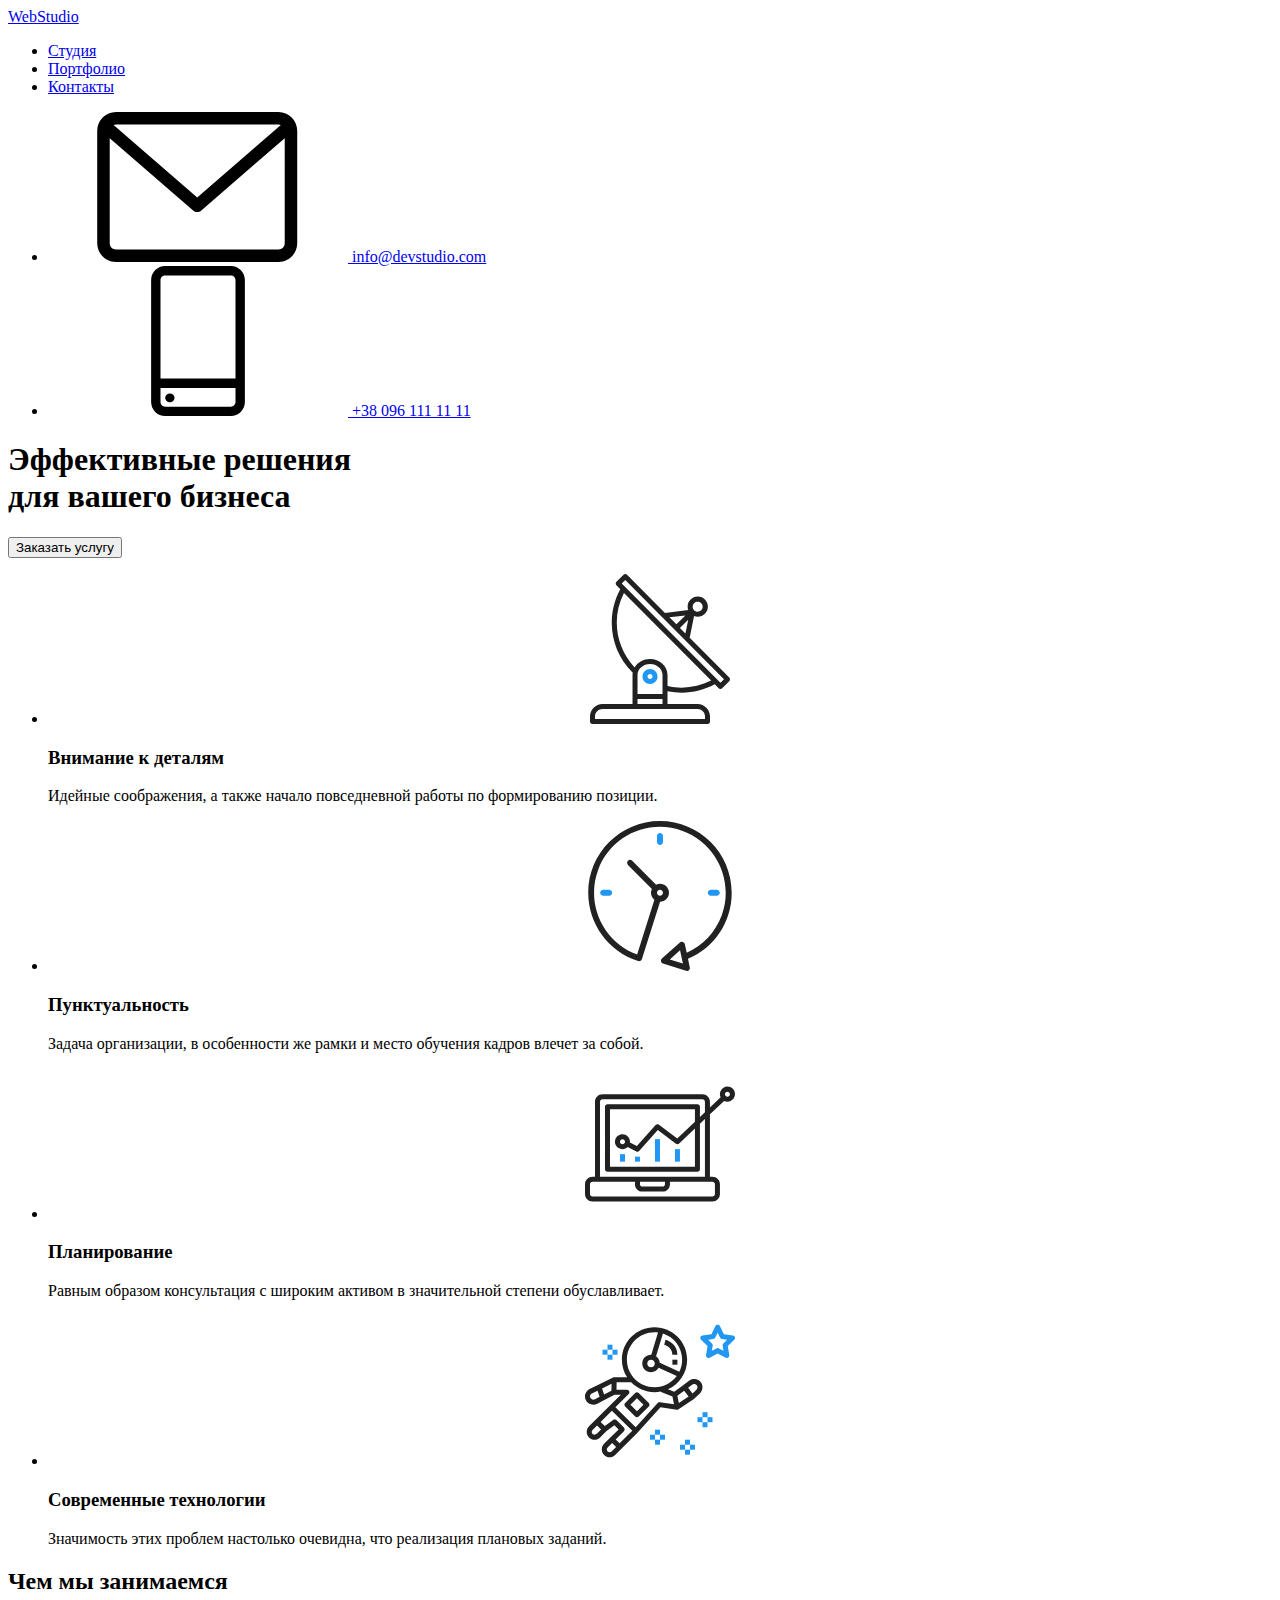
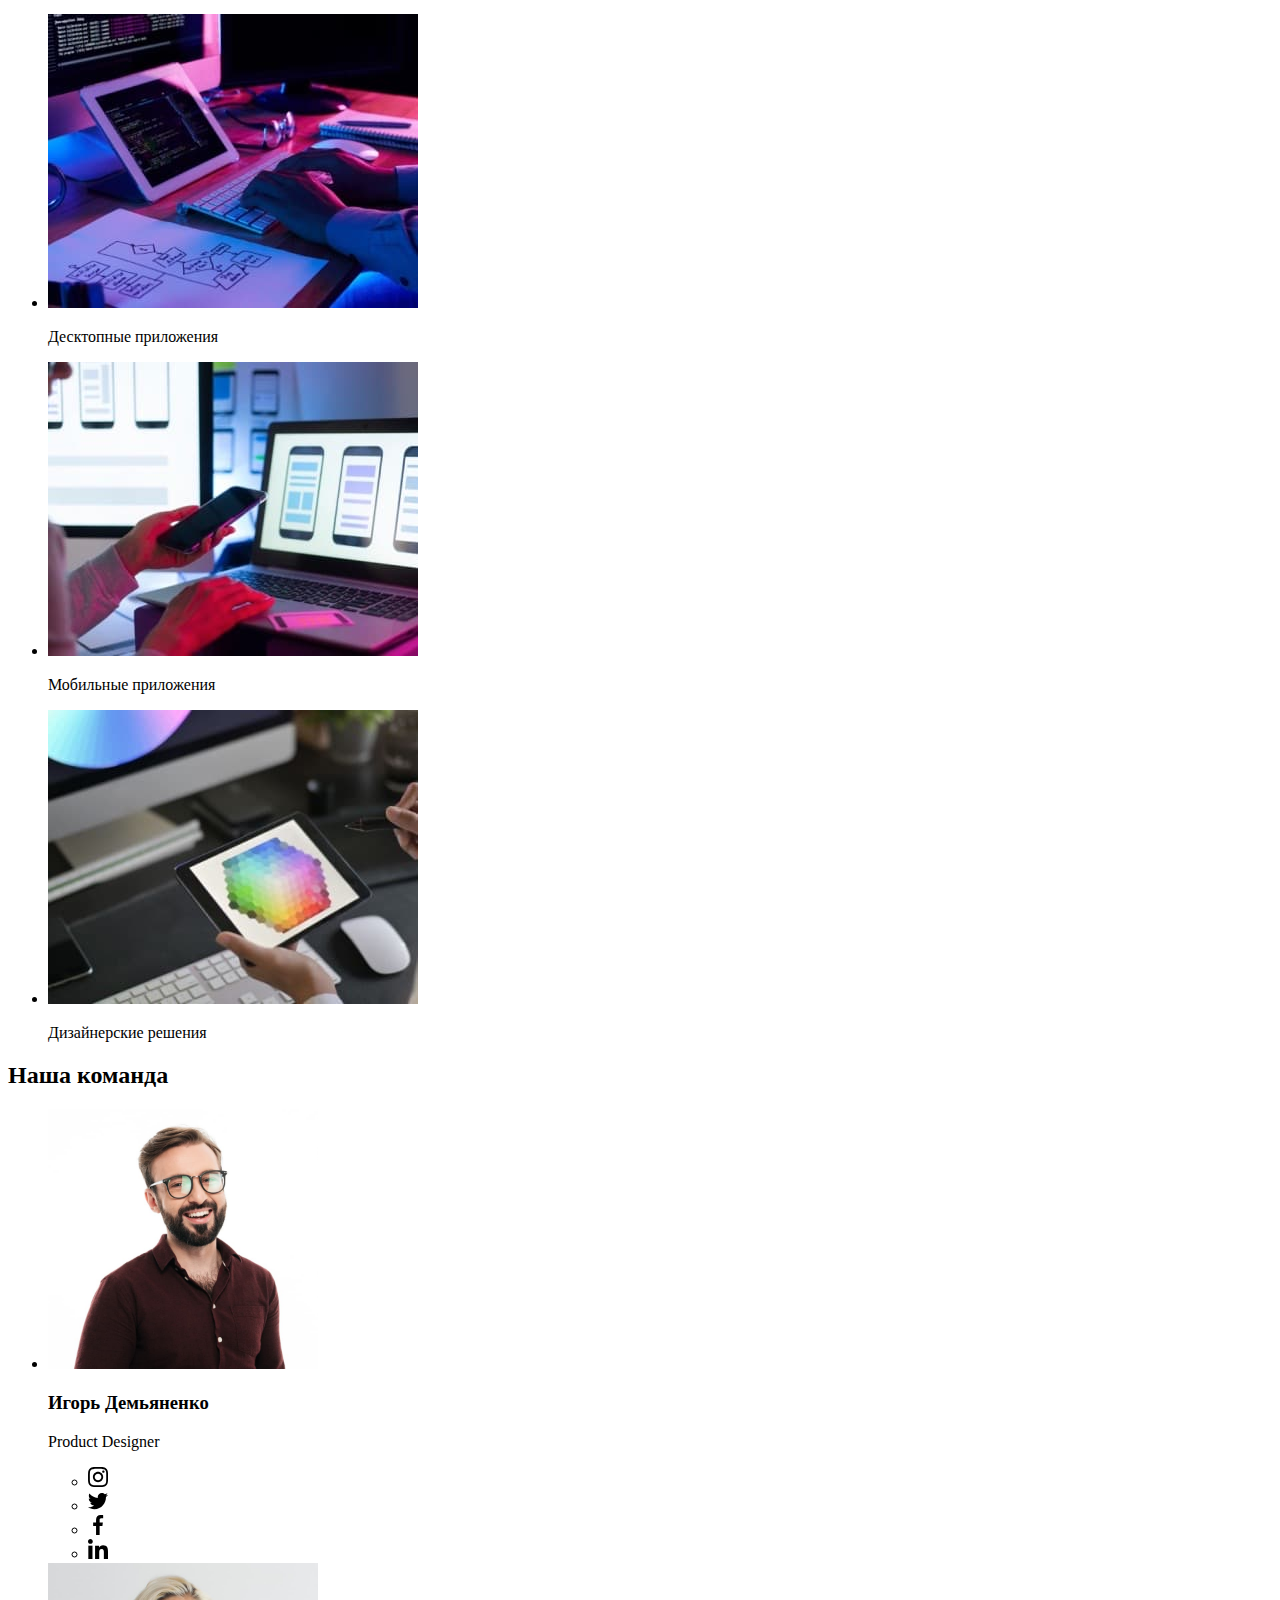
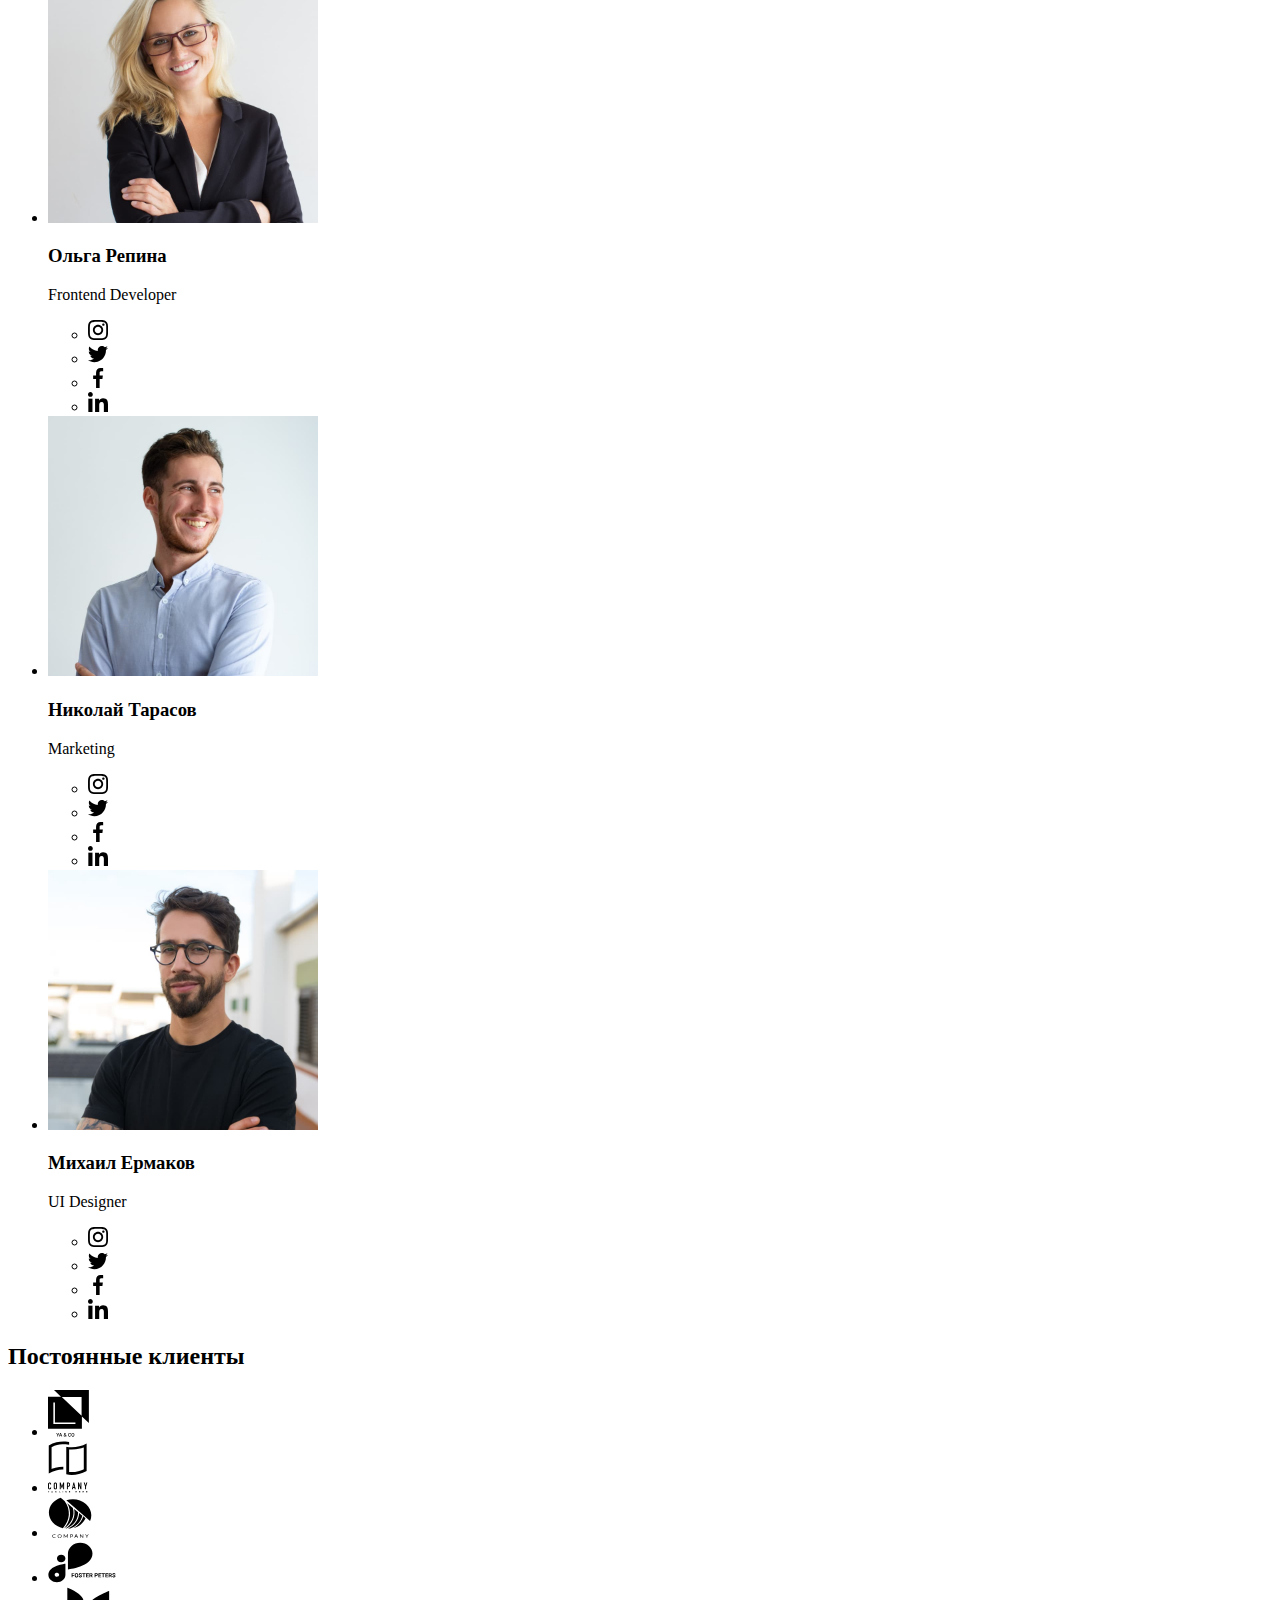
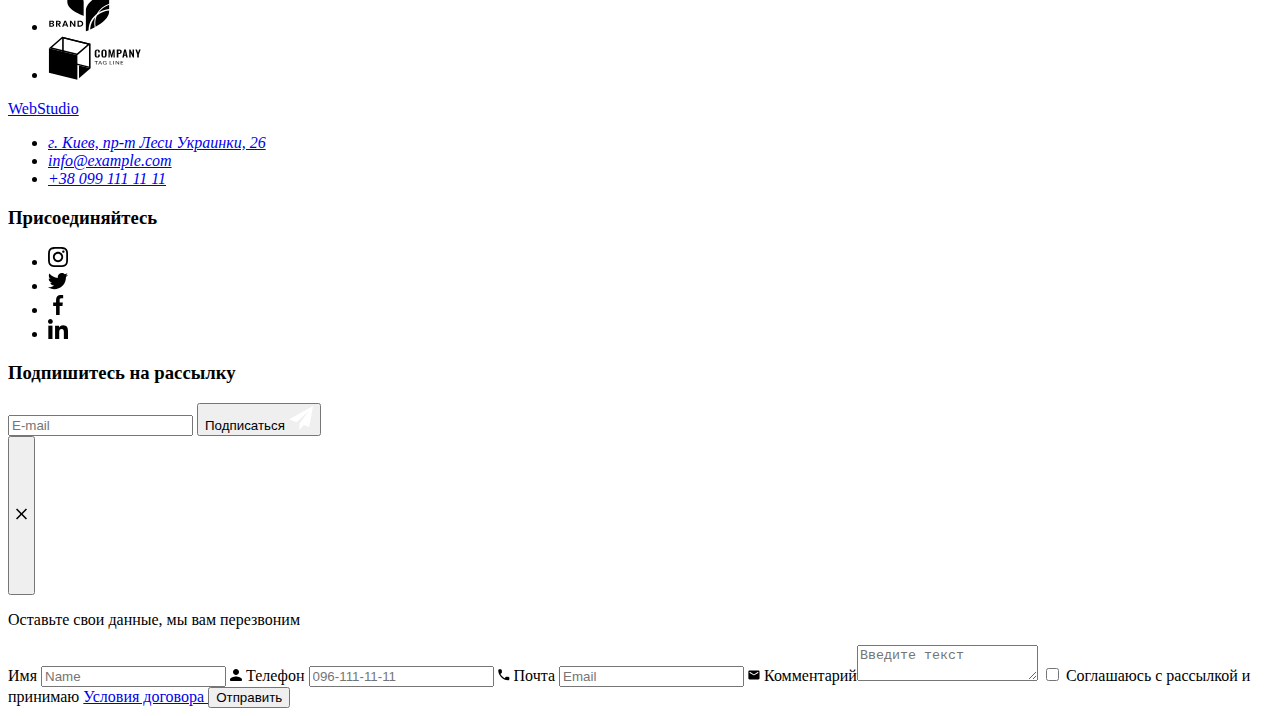
==== commit b0721417: "add folders" ====
--- a/index.html
+++ b/index.html
@@ -25,7 +25,8 @@
       crossorigin="anonymous"
     />
     <!-- CSS file -->
-    <link rel="stylesheet" href="./css/style.css" />
+    <!-- <link rel="stylesheet" href="./css/style.css" /> -->
+    <link rel="stylesheet" href="./css/main.min.css" />
   </head>
 
   <!-- BODY -->
--- a/css/main.min.css
+++ b/css/main.min.css
@@ -0,0 +1 @@
+/* No CSS *//*# sourceMappingURL=main.min.css.map */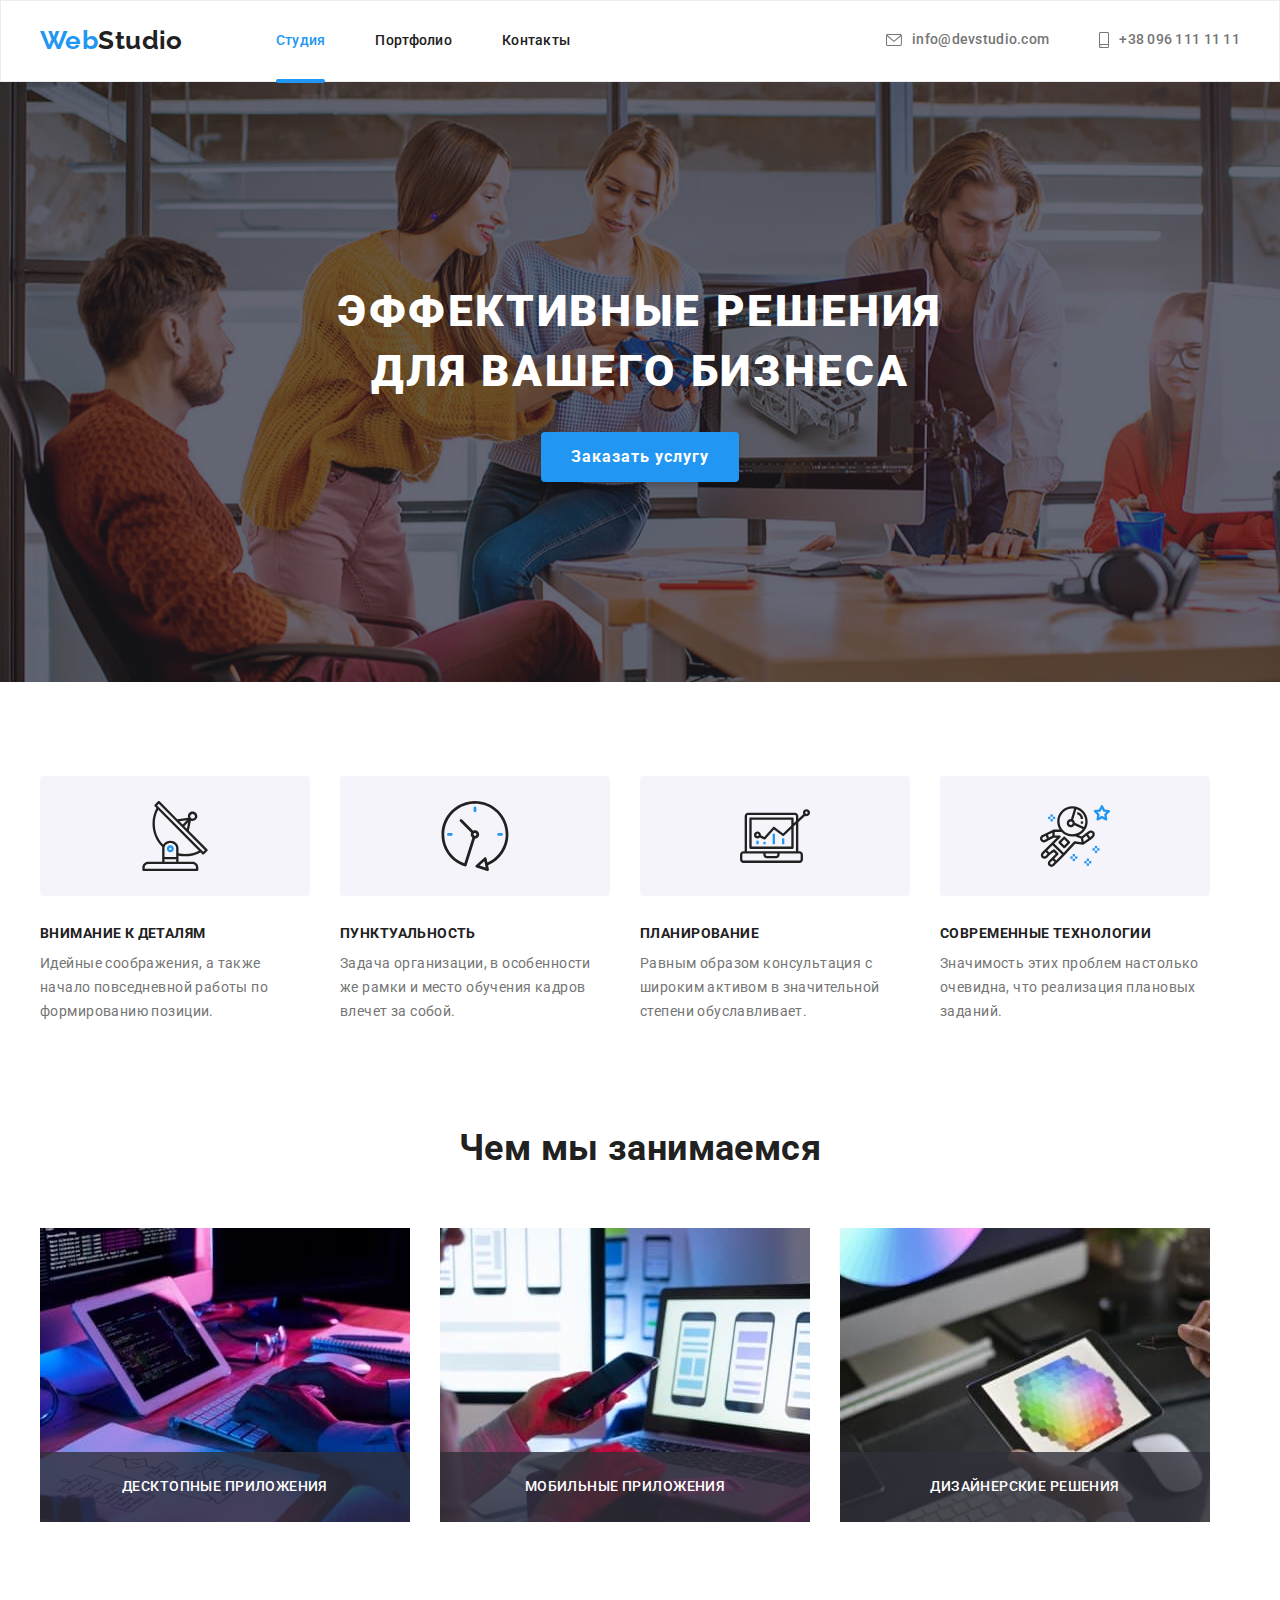
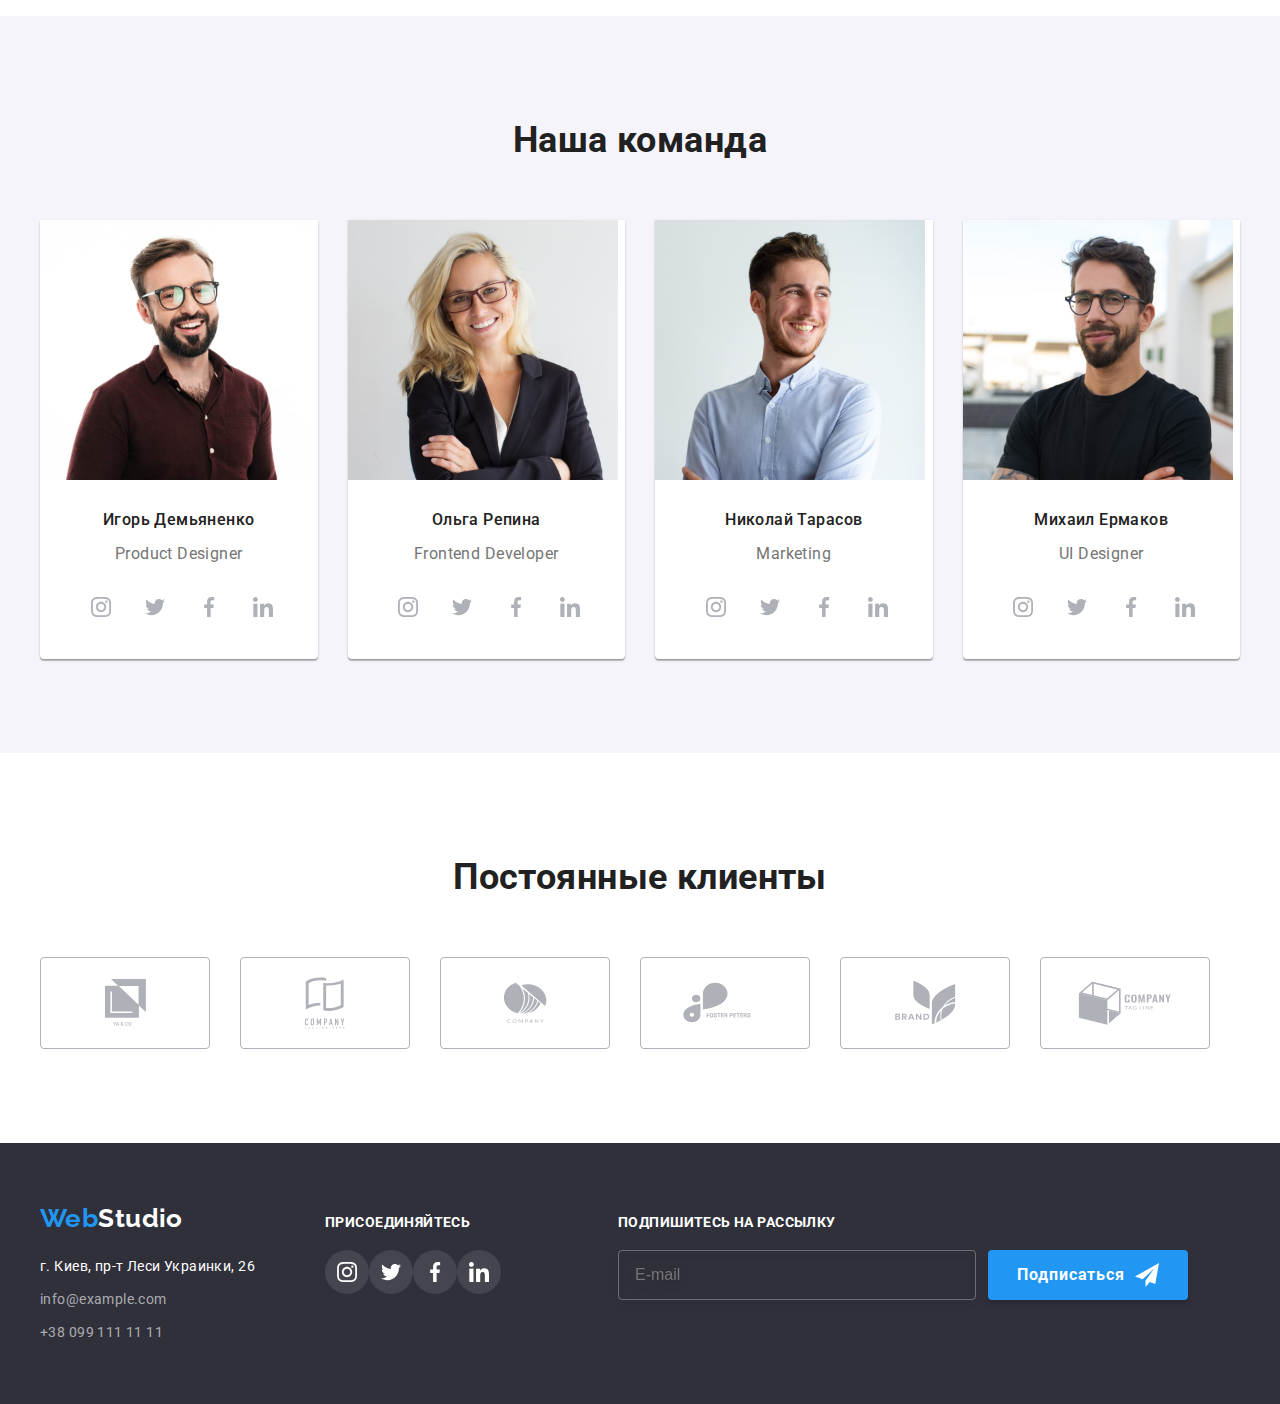
==== commit 62ed423b: "fin sort styles" ====
--- a/index.html
+++ b/index.html
@@ -385,7 +385,7 @@
       <!-- SECTION FOUR - ICONS TEAM -->
       <section class="section">
         <div class="container icons-team-div">
-          <h2 class="icons-title">Постоянные клиенты</h2>
+          <h2 class="our-work-team-h2">Постоянные клиенты</h2>
           <ul class="list icons-team-ulist">
             <li class="icons-team-list-item">
               <a href="#" class="icon-team-list-link">
--- a/css/style.css
+++ b/css/style.css
@@ -1,907 +1,27 @@
-:root {
-  --main-font: "Roboto", sans-serif;
-  --secondary-font: "Raleway", sans-serif;
-  --main-bcgrnd-color: #ffffff;
-  --font-heading-color: #212121;
-  --font-paragraph-color: #757575;
-  --main-and-footer-bcgrnd-color: #2f303a;
-  --font—btn-accent-color: #2196f3;
-  --btn-click-on-color: #188ce8;
-  --btn-portfolio-color: #f5f4fa;
-  --team-bcrnd-color: #f5f4fa;
-  --social-icon-main-color: #afb1b8;
-  --background-image-color: #c4c4c4;
-  --backgroung-image-overlay: rgba(47, 48, 58, 0.4);
-  --background-icon-color: #f5f4fa;
-}
 /* BASE RESET */
-h1,
-h2,
-h3,
-h4,
-h5,
-h6,
-p {
-  margin-top: 0;
-  margin-bottom: 0;
-}
-ul,
-ol {
-  margin-top: 0;
-  margin-bottom: 0;
-  padding-left: 0;
-}
-img {
-  display: block;
-}
-.list {
-  list-style: none;
-}
-.link {
-  text-decoration: none;
-  color: var(--main-bcgrnd-color);
-}
-.section {
-  padding-top: 94px;
-  padding-bottom: 94px;
-}
+
 /* DIV Class = CONTAINER center content */
-.container {
-  width: 1200px;
-  padding-left: 15px;
-  padding-right: 15px;
-  margin: 0 auto;
-}
-/* hide checkbox */
-.visually-hidden {
-  position: absolute !important;
-  clip: rect(1px 1px 1px 1px); /* IE6, IE7 */
-  clip: rect(1px, 1px, 1px, 1px);
-  padding: 0 !important;
-  border: 0 !important;
-  height: 1px !important;
-  width: 1px !important;
-  overflow: hidden;
-}
 
 /* BODY */
-body {
-  font-family: var(--main-font);
-  background-color: var(--main-bcgrnd-color);
-  color: var(--font-heading-color);
-  font-size: 14px;
-  letter-spacing: 0.03em;
-  margin: 0 auto;
-}
 
 /* HEADER */
-.header {
-  padding-top: 24px;
-  padding-bottom: 25px;
-  background-color: var(--main-bcgrnd-color);
-  border: 1px solid #ececec;
-}
-.header-container {
-  display: flex;
-  justify-content: space-between;
-}
-.menu-nav {
-  display: flex;
-  align-items: center;
-}
-.menu {
-  display: flex;
-}
-.menu-item:not(:last-child) {
-  margin-right: 50px;
-}
-.menu-link {
-  position: relative;
-  font-family: "Roboto", sans-serif;
-  font-weight: 500;
-  line-height: 1.14;
-  letter-spacing: 0.02em;
-  color: var(--font-heading-color);
-  transition: color 250ms cubic-bezier(0.4, 0, 0.2, 1),
-    fill 250ms cubic-bezier(0.4, 0, 0.2, 1);
-}
-.menu-link:hover,
-.menu-link:focus {
-  color: var(--font—btn-accent-color);
-}
-/* contacts */
-.contact-list {
-  display: flex;
-  align-items: center;
-}
-.mail-icon {
-  width: 16px;
-  height: 12px;
-  margin-right: 10px;
-}
-.smartphone-icon {
-  width: 10px;
-  height: 16px;
-  margin-right: 10px;
-}
-.mail-link {
-  font-family: "Roboto", sans-serif;
-  font-weight: 500;
-  line-height: 1.14;
-  letter-spacing: 0.02em;
-  color: var(--font-paragraph-color);
-  margin-right: 50px;
-  fill: var(--font-paragraph-color);
-  display: flex;
-  align-items: center;
-  transition: color 250ms cubic-bezier(0.4, 0, 0.2, 1),
-    fill 250ms cubic-bezier(0.4, 0, 0.2, 1);
-}
-.mail-link:hover,
-.mail-link:focus {
-  color: var(--font—btn-accent-color);
-  fill: var(--font—btn-accent-color);
-}
-.studio,
-.portfolio {
-  color: var(--font—btn-accent-color);
-}
-.tel-link {
-  font-family: "Roboto", sans-serif;
-  font-weight: 500;
-  line-height: 1.14;
-  letter-spacing: 0.02em;
-  color: var(--font-paragraph-color);
-  fill: var(--font-paragraph-color);
-  display: flex;
-  align-items: center;
-  transition: color 250ms cubic-bezier(0.4, 0, 0.2, 1),
-    fill 250ms cubic-bezier(0.4, 0, 0.2, 1);
-}
-.tel-link:hover,
-.tel-link:focus {
-  color: var(--font—btn-accent-color);
-  fill: var(--font—btn-accent-color);
-}
-.logo-header {
-  font-family: "Raleway", sans-serif;
-  font-weight: 700;
-  font-size: 26px;
-  line-height: 1.19;
-  color: var(--font-heading-color);
-  margin-right: 93px;
-  /* animation-duration: 3000ms;
-  animation-iteration-count: 1; */
-}
-/* decorate line current*/
-.current::after {
-  position: absolute;
-  content: "";
-  left: 0;
-  width: 100%;
-  height: 4px;
-  background-color: var(--font—btn-accent-color);
-  margin-top: 47px;
-  border-radius: 2px;
-}
-/* END HEADER */
 
 /* MAIN CONTENT */
 
 /* SECTION ONE - HERO */
-.hero {
-  padding-top: 200px;
-  padding-bottom: 200px;
-  background-color: var(--background-image-color);
-  background-image: linear-gradient(
-      var(--backgroung-image-overlay),
-      var(--backgroung-image-overlay)
-    ),
-    url(../images/background-image.jpg);
-  background-size: cover;
-}
-.hero-container {
-  display: flex;
-  flex-direction: column;
-  align-items: center;
-}
-.hero-text {
-  width: 696px;
-  margin: 0 auto 30px;
-  font-family: "Roboto", sans-serif;
-  font-weight: 900;
-  font-size: 44px;
-  line-height: 1.36;
-  text-align: center;
-  letter-spacing: 0.06em;
-  text-transform: uppercase;
-  color: var(--main-bcgrnd-color);
-}
-/* MODAL BUTTON */
-.modal-btn {
-  height: 50px;
-  font-family: "Roboto", sans-serif;
-  font-weight: 700;
-  font-size: 16px;
-  line-height: 1.875;
-  letter-spacing: 0.06em;
-  color: var(--main-bcgrnd-color);
-  background: var(--font—btn-accent-color);
-  box-shadow: 0px 4px 4px rgba(0, 0, 0, 0.15);
-  border-radius: 4px;
-  cursor: pointer;
-  padding: 10px 30px;
-  border: 1px;
-  animation-duration: 2000ms;
-  animation-iteration-count: 1;
-  transition: color 250ms cubic-bezier(0.4, 0, 0.2, 1),
-    fill 250ms cubic-bezier(0.4, 0, 0.2, 1);
-}
-.modal-btn:hover,
-.modal-btn:focus {
-  background: var(--btn-click-on-color);
-  box-shadow: 0px 4px 4px rgba(0, 0, 0, 0.15);
-  border-radius: 4px;
-}
+
 /* PORTFOLIO - BUTTON */
-.btn-list {
-  display: flex;
-  margin-bottom: 50px;
-  justify-content: center;
-}
-.btn-list-item {
-  margin-right: 8px;
-}
-.btn-list-item-prtf {
-  height: 38px;
-  font-family: "Roboto", sans-serif;
-  font-weight: 500;
-  font-size: 16px;
-  line-height: 1.625;
-  text-align: center;
-  color: var(--font-heading-color);
-  background: var(--btn-portfolio-color);
-  border-radius: 4px;
-  padding: 6px 22px;
-  border: none;
-  border: 1px solid var(--main-bcgrnd-color);
-  transition: color 250ms cubic-bezier(0.4, 0, 0.2, 1),
-    fill 250ms cubic-bezier(0.4, 0, 0.2, 1);
-}
-.btn-list-item-prtf:hover,
-.btn-list-item-prtf:focus {
-  cursor: pointer;
-  color: var(--main-bcgrnd-color);
-  background: var(--font—btn-accent-color);
-  /* shadow-middle */
-  box-shadow: 0px 3px 1px rgba(0, 0, 0, 0.1), 0px 1px 2px rgba(0, 0, 0, 0.08),
-    0px 2px 2px rgba(0, 0, 0, 0.12);
-  border-radius: 4px;
-}
 
-/* END PORTFOLIO BUTTON */
 /* END SECTION ONE - HERO */
 
 /* SECTION TWO - OUR WORK */
-.our-work {
-  padding-bottom: 0;
-}
-.our-work-list {
-  display: flex;
-}
-/* li */
-.our-work-list-item {
-  width: 270px;
-}
-.our-work-list-item:not(:first-child) {
-  margin-left: 30px;
-}
-/* icons */
-.our-work-icon-div {
-  display: flex;
-  justify-content: center;
-  align-items: center;
-  width: 270px;
-  height: 120px;
-  background: var(--background-icon-color);
-  border-radius: 4px;
-  margin-bottom: 30px;
-}
-.our-work-icon {
-  width: 70px;
-  height: 70px;
-}
-/* end icons */
-.our-work-list-item-h3 {
-  font-family: "Roboto", sans-serif;
-  font-weight: 700;
-  font-size: 14px;
-  line-height: 1.14;
-  text-transform: uppercase;
-  color: var(--font-heading-color);
-  margin-bottom: 10px;
-}
-.our-work-list-item-p {
-  font-family: "Roboto", sans-serif;
-  font-weight: 400;
-  line-height: 1.714;
-  /* or 171% */
-  color: var(--font-paragraph-color);
-}
-
-/* OUR WORK IMAGES */
-.our-work-team-h2 {
-  font-family: "Roboto", sans-serif;
-  font-weight: 700;
-  font-size: 36px;
-  line-height: 1.67;
-  text-align: center;
-  color: var(--font-heading-color);
-  margin-bottom: 50px;
-}
-/* ul */
-.our-work-imgs {
-  display: flex;
-  flex-wrap: wrap;
-  flex-basis: calc((100% - 90px) / 3);
-  margin-left: -30px;
-  margin-top: -30px;
-}
-/* li */
-.our-work-imgs-item {
-  margin-left: 30px;
-  margin-top: 30px;
-}
-/* div (img and p) */
-.our-work-label {
-  position: relative;
-}
-/* p */
-.our-work-title {
-  position: absolute;
-  bottom: 0;
-  left: 0;
-  width: 100%;
-  height: 70px;
-  display: flex;
-  align-items: center;
-  justify-content: center;
-  font-weight: 500;
-  font-size: 14px;
-  line-height: 1.14;
-  text-align: center;
-  letter-spacing: 0.03em;
-  text-transform: uppercase;
-  color: var(--main-bcgrnd-color);
-  background-color: rgba(47, 48, 58, 0.8);
-}
-/* END OUR WORK IMAGES */
-/* END SECTION TWO - OUR WORK */
 
 /* PORTFOLIO - SECTION TWO - IMAGES GALLERY */
-.img-gallery {
-  display: flex;
-  flex-wrap: wrap;
-  margin-right: -30px;
-  margin-top: -30px;
-}
-.img-gallery-card {
-  padding: 24px 20px;
-  border: 1px solid #eeeeee;
-  box-sizing: border-box;
-}
-.img-gallery-item {
-  flex-basis: calc((100% - 90px) / 3);
-  margin-right: 30px;
-  margin-top: 30px;
-}
-.img-gallery-item-h3 {
-  font-family: "Roboto", sans-serif;
-  font-weight: 700;
-  font-size: 18px;
-  line-height: 2;
-  letter-spacing: 0.06em;
-  color: var(--font-heading-color);
-  margin-bottom: 4px;
-}
-.img-gallery-item-p {
-  font-family: "Roboto", sans-serif;
-  font-weight: 400;
-  font-size: 16px;
-  line-height: 1.875;
-  color: var(--font-paragraph-color);
-}
-.img-gallery-item:hover,
-.img-gallery-item:focus {
-  cursor: pointer;
-  box-shadow: 0px 1px 1px rgba(0, 0, 0, 0.12), 0px 4px 4px rgba(0, 0, 0, 0.06),
-    1px 4px 6px rgba(0, 0, 0, 0.16);
-}
-/* overlay text on card */
-.gallery-list-image-wrapper {
-  position: relative;
-  overflow: hidden;
-}
-.overlay {
-  position: absolute;
-  top: 0;
-  left: 0;
-  width: 100%;
-  height: 100%;
-  font-weight: 400;
-  font-size: 18px;
-  line-height: 1.556;
-  color: var(--main-bcgrnd-color);
-  background-color: rgba(33, 150, 243, 0.9);
-  padding: 63px 24px;
-  overflow-y: scroll;
-  transform: translateY(100%);
-  transition: transform 250ms linear;
-}
-.gallery-item-link:hover .overlay,
-.gallery-item-link:focus .overlay {
-  transform: translateY(0%);
-}
-/* end overlay */
-
-/* END PORTFOLIO SECTION TWO - IMAGES GALLERY */
 
 /* SECTION THREE - TEAM */
-.team {
-  background-color: var(--team-bcrnd-color);
-}
-.team-list {
-  display: flex;
-  flex-wrap: wrap;
-  margin-right: -30px;
-  margin-top: -30px;
-}
-.team-list-item {
-  flex-basis: calc((100% - 120px) / 4);
-  margin-right: 30px;
-  margin-top: 30px;
-  background-color: var(--main-bcgrnd-color);
-  box-shadow: 0px 1px 3px rgba(0, 0, 0, 0.12), 0px 1px 1px rgba(0, 0, 0, 0.14),
-    0px 2px 1px rgba(0, 0, 0, 0.2);
-  border-radius: 0px 0px 4px 4px;
-}
-.card {
-  padding: 30px;
-}
-.team-list-item-h3 {
-  font-family: "Roboto", sans-serif;
-  font-weight: 500;
-  font-size: 16px;
-  line-height: 1.188;
-  text-align: center;
-  color: var(--font-heading-color);
-  margin-bottom: 10px;
-}
-.team-list-item-p {
-  font-family: "Roboto", sans-serif;
-  font-weight: 400;
-  font-size: 16px;
-  line-height: 1.88;
-  text-align: center;
-  color: var(--font-paragraph-color);
-  margin-bottom: 16px;
-}
-/* icons */
-/* li */
-.team-social-list {
-  display: flex;
-  width: 200px;
-  margin: 0 auto;
-}
-/* dinamic icon */
-.team-social-list-item-link:hover,
-.team-social-list-item-link:focus {
-  background-color: var(--font—btn-accent-color);
-}
-.team-social-list-item-link:hover .social-icon,
-.team-social-list-item-link:focus .social-icon {
-  fill: var(--main-bcgrnd-color);
-}
-.team-social-list-item:not(:last-child) {
-  margin-right: 10px;
-}
-.team-social-list-item-link {
-  display: flex;
-  justify-content: center;
-  align-items: center;
-  width: 44px;
-  height: 44px;
-  border-radius: 50%;
-  background-color: rgba(255, 255, 255, 0.1);
-  background-position: center;
-  position: relative;
-  transition: color 250ms cubic-bezier(0.4, 0, 0.2, 1),
-    fill 250ms cubic-bezier(0.4, 0, 0.2, 1);
-}
-.social-icon {
-  position: absolute;
-  fill: var(--social-icon-main-color);
-  transition: color 250ms cubic-bezier(0.4, 0, 0.2, 1),
-    fill 250ms cubic-bezier(0.4, 0, 0.2, 1);
-}
-
-/* END SECTION THREE - TEAM */
 
 /* SECTION FOUR - ICONS TEAM */
-/* div */
-/* .icons-team-div {} */
-/* h2 */
-.icons-title {
-  font-weight: 700;
-  font-size: 36px;
-  line-height: 42px;
-  text-align: center;
-  letter-spacing: 0.03em;
-  color: #212121;
-  margin-bottom: 50px;
-}
-/* ul */
-.icons-team-ulist {
-  display: flex;
-}
-/* li */
-.icons-team-list-item:not(:last-child) {
-  margin-right: 30px;
-}
-/* a */
-.icon-team-list-link {
-  display: flex;
-  justify-content: center;
-  align-items: center;
-  width: 170px;
-  height: 92px;
-  background-color: transparent;
-  border: 1px solid #afb1b8;
-  box-sizing: border-box;
-  border-radius: 4px;
-  transition: color 250ms cubic-bezier(0.4, 0, 0.2, 1),
-    fill 250ms cubic-bezier(0.4, 0, 0.2, 1);
-}
-.icon-team-list-link:hover,
-.icon-team-list-link:focus {
-  border: 1px solid var(--font—btn-accent-color);
-}
-.group-team-icon {
-  fill: var(--social-icon-main-color);
-  transition: color 250ms cubic-bezier(0.4, 0, 0.2, 1),
-    fill 250ms cubic-bezier(0.4, 0, 0.2, 1);
-}
-.icon-team-list-link:hover .group-team-icon,
-.icon-team-list-link:focus .group-team-icon {
-  fill: var(--font—btn-accent-color);
-}
-/* END SECTION FOUR - ICONS TEAM */
 
 /* FOOTER */
-.footer {
-  background-color: var(--main-and-footer-bcgrnd-color);
-  padding-top: 60px;
-  padding-bottom: 60px;
-}
-.footer-container {
-  display: flex;
-  align-items: baseline;
-}
-.footer-left-container {
-  margin-right: 70px;
-}
-.footer-logo-div {
-  margin-bottom: 20px;
-}
-.footer-logo {
-  font-family: "Raleway", sans-serif;
-  font-style: normal;
-  font-weight: 700;
-  font-size: 26px;
-  line-height: 1.19;
-  color: var(--main-bcgrnd-color);
-}
-.logo-word {
-  color: var(--font—btn-accent-color);
-}
-.address-link:not(:last-child) {
-  margin-bottom: 9px;
-}
-.address-link {
-  line-height: 24px;
-}
-.address {
-  font-style: normal;
-}
-.footer-mail-link,
-.footer-tel-link {
-  color: rgba(255, 255, 255, 0.6);
-}
-/* footer-social-icons */
-.footer-social-title,
-.subscribe-title {
-  font-weight: 700;
-  font-size: 14px;
-  line-height: 1.143;
-  letter-spacing: 0.03em;
-  text-transform: uppercase;
-  color: var(--main-bcgrnd-color);
-  margin-bottom: 20px;
-}
-/* li */
-.footer-social-list {
-  display: flex;
-  width: 200px;
-  margin: 0 auto;
-}
-.footer-social-list-item-link:hover,
-.footer-social-list-item-link:focus {
-  background-color: var(--font—btn-accent-color);
-  fill: var(--font—btn-accent-color);
-}
-
-.footer-social-list-item:not(:last-child) {
-  margin-right: 10px;
-}
-.footer-social-list-item-link {
-  display: flex;
-  justify-content: center;
-  align-items: center;
-  width: 44px;
-  height: 44px;
-  border-radius: 50%;
-  background-color: rgba(255, 255, 255, 0.1);
-  background-position: center;
-  position: relative;
-  transition: color 250ms cubic-bezier(0.4, 0, 0.2, 1),
-    fill 250ms cubic-bezier(0.4, 0, 0.2, 1);
-}
-.footer-social-icon {
-  position: absolute;
-  fill: var(--main-bcgrnd-color);
-  transition: color 250ms cubic-bezier(0.4, 0, 0.2, 1),
-    fill 250ms cubic-bezier(0.4, 0, 0.2, 1);
-}
-/* SUBSCRIBE BOX */
-.subscribe {
-  margin-left: 93px;
-}
-.subscribe-input-btn-container {
-  display: flex;
-  align-items: baseline;
-}
-/* email field */
-.email-form {
-  height: 50px;
-  width: 358px;
-  font-size: 16px;
-  line-height: 1.25;
-  background-color: inherit;
-  color: var(--main-bcgrnd-color);
-  padding-left: 16px;
-  border: 1px solid rgba(255, 255, 255, 0.3);
-  box-sizing: border-box;
-  filter: drop-shadow(0px 4px 4px rgba(0, 0, 0, 0.15));
-  border-radius: 4px;
-  transition: border-color 250ms cubic-bezier(0.4, 0, 0.2, 1);
-  margin-right: 12px;
-}
-.email-form:focus {
-  border-color: var(--font—btn-accent-color);
-  outline: none;
-}
-
-/* button type */
-.subscribe-form-btn {
-  display: flex;
-  align-items: center;
-  justify-content: center;
-  width: 200px;
-  height: 50px;
-  font-family: "Roboto", sans-serif;
-  font-weight: 700;
-  font-size: 16px;
-  line-height: 1.88;
-  letter-spacing: 0.06em;
-  color: var(--main-bcgrnd-color);
-  background: var(--font—btn-accent-color);
-  box-shadow: 0px 4px 4px rgba(0, 0, 0, 0.15);
-  border-radius: 4px;
-  cursor: pointer;
-  padding: 10px 30px;
-  border: 1px;
-  transition: color 250ms cubic-bezier(0.4, 0, 0.2, 1),
-    fill 250ms cubic-bezier(0.4, 0, 0.2, 1);
-}
-.subscribe-form-btn:hover,
-.subscribe-form-btn:focus {
-  background: var(--btn-click-on-color);
-  box-shadow: 0px 4px 4px rgba(0, 0, 0, 0.15);
-  border-radius: 4px;
-}
-.footer-btn-icon {
-  height: 24px;
-  width: 24px;
-  margin-top: 10px;
-  margin-left: 10px;
-  fill: var(--main-bcgrnd-color);
-}
-/* END FOOTER */
 
 /* MODAL WINDOW */
-
-.backdrop {
-  position: fixed;
-  top: 0;
-  left: 0;
-  width: 100%;
-  height: 100%;
-  background-color: rgba(0, 0, 0, 0.2);
-  z-index: 100;
-  transition: opacity 250ms cubic-bezier(0.4, 0, 0.2, 1),
-    visibility 250ms cubic-bezier(0.4, 0, 0.2, 1);
-}
-.is-hidden {
-  opacity: 0;
-  visibility: hidden;
-  pointer-events: none;
-}
-.modal {
-  position: absolute;
-  top: 50%;
-  left: 50%;
-  transform: translate(-50%, -50%);
-  width: 528px;
-  height: 581px;
-  background-color: var(--main-bcgrnd-color);
-  border-radius: 4px;
-  padding: 40px;
-}
-.modal-close-btn {
-  position: absolute;
-  top: 8px;
-  right: 8px;
-  width: 30px;
-  height: 30px;
-  background-color: transparent;
-  border: 1px solid rgba(0, 0, 0, 0.1);
-  border-radius: 50%;
-  cursor: pointer;
-  padding: 0;
-}
-.close-btn-icon {
-  height: 11px;
-  width: 11px;
-}
-.modal-form-head {
-  font-weight: 700;
-  font-size: 20px;
-  line-height: 1.15;
-  text-align: center;
-  margin-bottom: 30px;
-}
-.modal-form {
-  display: flex;
-  flex-direction: column;
-}
-
-/* icons description */
-.modal-form-input-wrapper {
-  position: relative;
-  display: block;
-  margin-top: 4px;
-}
-.modal-form-field {
-  margin-bottom: 10px;
-}
-.modal-form-input {
-  width: 100%;
-  height: 40px;
-  border: 1px solid rgba(33, 33, 33, 0.2);
-  border-radius: 4px;
-  padding-left: 42px;
-}
-.modal-form-icon {
-  position: absolute;
-  top: 50%;
-  left: 15px;
-  transform: translateY(-50%);
-  display: block;
-  width: 12px;
-  height: 12px;
-  fill: var(--font-heading-color);
-}
-
-.modal-form-input:focus {
-  border-color: var(--font—btn-accent-color);
-  outline: none;
-}
-.modal-form-input:focus + .modal-form-icon {
-  fill: var(--font—btn-accent-color);
-}
-/* validation */
-.modal-form-input:required:focus:not(:placeholder-shown):valid {
-  border-color: var(--btn-click-on-color);
-}
-.modal-form-input:required:focus:not(:placeholder-shown):invalid {
-  border-color: tomato;
-}
-
-/* textarea */
-.modal-form-message {
-  resize: none;
-  width: 100%;
-  height: 120px;
-  border: 1px solid rgba(33, 33, 33, 0.2);
-  border-radius: 4px;
-  padding: 12px 16px;
-  margin-top: 4px;
-}
-.modal-form-message::placeholder {
-  font-weight: 400;
-  font-size: 14px;
-  line-height: 1.143;
-  letter-spacing: 0.01em;
-  color: rgba(117, 117, 117, 0.5);
-}
-.modal-form-message:focus {
-  outline: none;
-  border-color: var(--font—btn-accent-color);
-}
-/* checkbox */
-.modal-form-checkbox-policy {
-  font-weight: 400;
-  font-size: 14px;
-  line-height: 1.714;
-  color: var(--font-paragraph-color);
-}
-.modal-form-checkbox-policy::before {
-  display: inline-block;
-  vertical-align: middle;
-  content: "";
-  width: 16px;
-  height: 15px;
-  border-radius: 2px;
-  cursor: pointer;
-  border: 2px solid var(--font-heading-color);
-  /* outline: 2px solid var(--font-heading-color); */
-  margin-right: 7px;
-}
-.modal-form-checkbox:checked + .modal-form-checkbox-policy::before {
-  background-image: url(../images/icon-check.svg);
-  /* outline: var(--font—btn-accent-color); */
-}
-.modal-form-checkbox:focus + .modal-form-checkbox-policy::before {
-  /* outline-color: var(--font—btn-accent-color); */
-  outline: var(--font—btn-accent-color);
-}
-
-/* approve button */
-.modal-form-btn {
-  align-self: center;
-  height: 50px;
-  font-family: "Roboto", sans-serif;
-  font-weight: 700;
-  font-size: 16px;
-  line-height: 1.875;
-  letter-spacing: 0.06em;
-  color: var(--main-bcgrnd-color);
-  background: var(--font—btn-accent-color);
-  box-shadow: 0px 4px 4px rgba(0, 0, 0, 0.15);
-  border-radius: 4px;
-  cursor: pointer;
-  padding: 10px 30px;
-  border: 1px;
-  animation-duration: 2000ms;
-  animation-iteration-count: 1;
-  transition: color 250ms cubic-bezier(0.4, 0, 0.2, 1),
-    fill 250ms cubic-bezier(0.4, 0, 0.2, 1);
-  margin-top: 30px;
-}
-.modal-form-btn:hover,
-.modal-form-btn:focus {
-  background: var(--btn-click-on-color);
-  box-shadow: 0px 4px 4px rgba(0, 0, 0, 0.15);
-  border-radius: 4px;
-}
-/* END MODAL WINDOW */
--- a/css/main.min.css
+++ b/css/main.min.css
@@ -1 +1,2 @@
-/* No CSS *//*# sourceMappingURL=main.min.css.map */+:root{--main-font: "Roboto", sans-serif;--secondary-font: "Raleway", sans-serif;--main-bcgrnd-color: #ffffff;--font-heading-color: #212121;--font-paragraph-color: #757575;--main-and-footer-bcgrnd-color: #2f303a;--font—btn-accent-color: #2196f3;--btn-click-on-color: #188ce8;--btn-portfolio-color: #f5f4fa;--team-bcrnd-color: #f5f4fa;--social-icon-main-color: #afb1b8;--background-image-color: #c4c4c4;--backgroung-image-overlay: rgba(47, 48, 58, 0.4);--background-icon-color: #f5f4fa}.visually-hidden{position:absolute !important;clip:rect(1px 1px 1px 1px);clip:rect(1px, 1px, 1px, 1px);padding:0 !important;border:0 !important;height:1px !important;width:1px !important;overflow:hidden}h1,h2,h3,h4,h5,h6,p{margin-top:0;margin-bottom:0}ul,ol{margin-top:0;margin-bottom:0;padding-left:0}img{display:block}.list{list-style:none}.link{text-decoration:none;color:var(--main-bcgrnd-color)}body{font-family:var(--main-font);background-color:var(--main-bcgrnd-color);color:var(--font-heading-color);font-size:14px;letter-spacing:0.03em;margin:0 auto}.section{padding-top:94px;padding-bottom:94px}.container{width:1200px;padding-left:15px;padding-right:15px;margin:0 auto}.modal-btn{height:50px;font-family:"Roboto", sans-serif;font-weight:700;font-size:16px;line-height:1.875;letter-spacing:0.06em;color:var(--main-bcgrnd-color);background:var(--font—btn-accent-color);box-shadow:0px 4px 4px rgba(0,0,0,0.15);border-radius:4px;cursor:pointer;padding:10px 30px;border:1px;animation-duration:2000ms;animation-iteration-count:1;transition:color 250ms cubic-bezier(0.4, 0, 0.2, 1),fill 250ms cubic-bezier(0.4, 0, 0.2, 1)}.modal-btn:hover,.modal-btn:focus{background:var(--btn-click-on-color);box-shadow:0px 4px 4px rgba(0,0,0,0.15);border-radius:4px}.team-social-list{display:flex;width:200px;margin:0 auto}.team-social-list-item:not(:last-child){margin-right:10px}.team-social-list-item-link{display:flex;justify-content:center;align-items:center;width:44px;height:44px;border-radius:50%;background-color:rgba(255,255,255,0.1);background-position:center;position:relative;transition:color 250ms cubic-bezier(0.4, 0, 0.2, 1),fill 250ms cubic-bezier(0.4, 0, 0.2, 1)}.team-social-list-item-link:hover,.team-social-list-item-link:focus{background-color:var(--font—btn-accent-color)}.social-icon{position:absolute;fill:var(--social-icon-main-color);transition:color 250ms cubic-bezier(0.4, 0, 0.2, 1),fill 250ms cubic-bezier(0.4, 0, 0.2, 1)}.team-social-list-item-link:hover .social-icon,.team-social-list-item-link:focus .social-icon{fill:var(--main-bcgrnd-color)}.backdrop{position:fixed;top:0;left:0;width:100%;height:100%;background-color:rgba(0,0,0,0.2);z-index:100;transition:opacity 250ms cubic-bezier(0.4, 0, 0.2, 1),visibility 250ms cubic-bezier(0.4, 0, 0.2, 1)}.is-hidden{opacity:0;visibility:hidden;pointer-events:none}.modal-btn{height:50px;font-family:"Roboto", sans-serif;font-weight:700;font-size:16px;line-height:1.875;letter-spacing:0.06em;color:var(--main-bcgrnd-color);background:var(--font—btn-accent-color);box-shadow:0px 4px 4px rgba(0,0,0,0.15);border-radius:4px;cursor:pointer;padding:10px 30px;border:1px;animation-duration:2000ms;animation-iteration-count:1;transition:color 250ms cubic-bezier(0.4, 0, 0.2, 1),fill 250ms cubic-bezier(0.4, 0, 0.2, 1)}.modal-btn:hover,.modal-btn:focus{background:var(--btn-click-on-color);box-shadow:0px 4px 4px rgba(0,0,0,0.15);border-radius:4px}.modal-form-head{font-weight:700;font-size:20px;line-height:1.15;text-align:center;margin-bottom:30px}.modal-form{display:flex;flex-direction:column}.modal-form-input-wrapper{position:relative;display:block;margin-top:4px}.modal-form-input-wrapper .modal-form-field{margin-bottom:10px}.modal-form-input{width:100%;height:40px;border:1px solid rgba(33,33,33,0.2);border-radius:4px;padding-left:42px}.modal-form-input:required:focus:not(:placeholder-shown):valid{border-color:var(--btn-click-on-color)}.modal-form-input:required:focus:not(:placeholder-shown):invalid{border-color:tomato}.modal-form-input:focus{border-color:var(--font—btn-accent-color);outline:none}.modal-form-icon{position:absolute;top:50%;left:15px;transform:translateY(-50%);display:block;width:12px;height:12px;fill:var(--font-heading-color)}.modal-form-input:focus+.modal-form-icon{fill:var(--font—btn-accent-color)}.modal-form-message{resize:none;width:100%;height:120px;border:1px solid rgba(33,33,33,0.2);border-radius:4px;padding:12px 16px;margin-top:4px}.modal-form-message::placeholder{font-weight:400;font-size:14px;line-height:1.143;letter-spacing:0.01em;color:rgba(117,117,117,0.5)}.modal-form-message:focus{outline:none;border-color:var(--font—btn-accent-color)}.modal-form-checkbox-policy{font-weight:400;font-size:14px;line-height:1.714;color:var(--font-paragraph-color)}.modal-form-checkbox-policy::before{display:inline-block;vertical-align:middle;content:"";width:16px;height:15px;border-radius:2px;cursor:pointer;border:2px solid var(--font-heading-color);margin-right:7px}.modal-form-checkbox:checked+.modal-form-checkbox-policy::before{background-image:url(../images/icon-check.svg)}.modal-form-checkbox:focus+.modal-form-checkbox-policy::before{outline:var(--font—btn-accent-color)}.modal-form-btn{align-self:center;height:50px;font-family:"Roboto", sans-serif;font-weight:700;font-size:16px;line-height:1.875;letter-spacing:0.06em;color:var(--main-bcgrnd-color);background:var(--font—btn-accent-color);box-shadow:0px 4px 4px rgba(0,0,0,0.15);border-radius:4px;cursor:pointer;padding:10px 30px;border:1px;animation-duration:2000ms;animation-iteration-count:1;transition:color 250ms cubic-bezier(0.4, 0, 0.2, 1),fill 250ms cubic-bezier(0.4, 0, 0.2, 1);margin-top:30px}.modal-form-btn:hover,.modal-form-btn:focus{background:var(--btn-click-on-color);box-shadow:0px 4px 4px rgba(0,0,0,0.15);border-radius:4px}.modal{position:absolute;top:50%;left:50%;transform:translate(-50%, -50%);width:528px;height:581px;background-color:var(--main-bcgrnd-color);border-radius:4px;padding:40px}.modal-close-btn{position:absolute;top:8px;right:8px;width:30px;height:30px;background-color:transparent;border:1px solid rgba(0,0,0,0.1);border-radius:50%;cursor:pointer;padding:0}.modal-close-btn .close-btn-icon{height:11px;width:11px}.current::after{position:absolute;content:"";left:0;width:100%;height:4px;background-color:var(--font—btn-accent-color);margin-top:47px;border-radius:2px}.our-work-team-h2{font-family:"Roboto", sans-serif;font-weight:700;font-size:36px;line-height:1.67;text-align:center;color:var(--font-heading-color);margin-bottom:50px}.header{padding-top:24px;padding-bottom:25px;background-color:var(--main-bcgrnd-color);border:1px solid #ececec}.header .header-container{display:flex;justify-content:space-between}.menu-nav{display:flex;align-items:center}.menu-nav .menu{display:flex}.menu-item:not(:last-child){margin-right:50px}.menu-link{position:relative;font-family:"Roboto", sans-serif;font-weight:500;line-height:1.14;letter-spacing:0.02em;color:var(--font-heading-color);transition:color 250ms cubic-bezier(0.4, 0, 0.2, 1),fill 250ms cubic-bezier(0.4, 0, 0.2, 1)}.menu-link:hover,.menu-link:focus{color:var(--font—btn-accent-color)}.studio,.portfolio{color:var(--font—btn-accent-color)}.contact-list{display:flex;align-items:center}.contact-list .mail-icon{width:16px;height:12px;margin-right:10px}.contact-list .smartphone-icon{width:10px;height:16px;margin-right:10px}.mail-link{font-family:"Roboto", sans-serif;font-weight:500;line-height:1.14;letter-spacing:0.02em;color:var(--font-paragraph-color);margin-right:50px;fill:var(--font-paragraph-color);display:flex;align-items:center;transition:color 250ms cubic-bezier(0.4, 0, 0.2, 1),fill 250ms cubic-bezier(0.4, 0, 0.2, 1)}.mail-link:hover,.mail-link:focus{color:var(--font—btn-accent-color);fill:var(--font—btn-accent-color)}.tel-link{font-family:"Roboto", sans-serif;font-weight:500;line-height:1.14;letter-spacing:0.02em;color:var(--font-paragraph-color);fill:var(--font-paragraph-color);display:flex;align-items:center;transition:color 250ms cubic-bezier(0.4, 0, 0.2, 1),fill 250ms cubic-bezier(0.4, 0, 0.2, 1)}.tel-link:hover,.tel-link:focus{color:var(--font—btn-accent-color);fill:var(--font—btn-accent-color)}.logo-header{font-family:"Raleway", sans-serif;font-weight:700;font-size:26px;line-height:1.19;color:var(--font-heading-color);margin-right:93px}.logo-header .logo-word{color:var(--font—btn-accent-color)}.footer{background-color:var(--main-and-footer-bcgrnd-color);padding-top:60px;padding-bottom:60px}.footer .footer-container{display:flex;align-items:baseline}.footer-left-container{margin-right:70px}.footer-logo-div{margin-bottom:20px}.footer-logo-div .footer-logo{font-family:"Raleway", sans-serif;font-style:normal;font-weight:700;font-size:26px;line-height:1.19;color:var(--main-bcgrnd-color)}.footer-logo-div .logo-word{color:var(--font—btn-accent-color)}.address-link{line-height:24px}.address-link:not(:last-child){margin-bottom:9px}.address{font-style:normal}.footer-mail-link,.footer-tel-link{color:rgba(255,255,255,0.6)}.footer-social-title,.subscribe-title{font-weight:700;font-size:14px;line-height:1.143;letter-spacing:0.03em;text-transform:uppercase;color:var(--main-bcgrnd-color);margin-bottom:20px}.footer-social-list{display:flex;width:200px;margin:0 auto}.footer-social-list-item-link{display:flex;justify-content:center;align-items:center;width:44px;height:44px;border-radius:50%;background-color:rgba(255,255,255,0.1);background-position:center;position:relative;transition:color 250ms cubic-bezier(0.4, 0, 0.2, 1),fill 250ms cubic-bezier(0.4, 0, 0.2, 1)}.footer-social-list-item-link:hover,.footer-social-list-item-link:focus{background-color:var(--font—btn-accent-color);fill:var(--font—btn-accent-color)}.footer-social-list-item-link:not(:last-child){margin-right:10px}.footer-social-list-item-link .footer-social-icon{position:absolute;fill:var(--main-bcgrnd-color);transition:color 250ms cubic-bezier(0.4, 0, 0.2, 1),fill 250ms cubic-bezier(0.4, 0, 0.2, 1)}.subscribe{margin-left:93px}.subscribe .subscribe-input-btn-container{display:flex;align-items:baseline}.email-form{height:50px;width:358px;font-size:16px;line-height:1.25;background-color:inherit;color:var(--main-bcgrnd-color);padding-left:16px;border:1px solid rgba(255,255,255,0.3);box-sizing:border-box;filter:drop-shadow(0px 4px 4px rgba(0,0,0,0.15));border-radius:4px;transition:border-color 250ms cubic-bezier(0.4, 0, 0.2, 1);margin-right:12px}.email-form:focus{border-color:var(--font—btn-accent-color);outline:none}.subscribe-form-btn{display:flex;align-items:center;justify-content:center;width:200px;height:50px;font-family:"Roboto", sans-serif;font-weight:700;font-size:16px;line-height:1.88;letter-spacing:0.06em;color:var(--main-bcgrnd-color);background:var(--font—btn-accent-color);box-shadow:0px 4px 4px rgba(0,0,0,0.15);border-radius:4px;cursor:pointer;padding:10px 30px;border:1px;transition:color 250ms cubic-bezier(0.4, 0, 0.2, 1),fill 250ms cubic-bezier(0.4, 0, 0.2, 1)}.subscribe-form-btn:hover,.subscribe-form-btn:focus{background:var(--btn-click-on-color);box-shadow:0px 4px 4px rgba(0,0,0,0.15);border-radius:4px}.subscribe-form-btn .footer-btn-icon{height:24px;width:24px;margin-top:10px;margin-left:10px;fill:var(--main-bcgrnd-color)}.hero{padding-top:200px;padding-bottom:200px;background-color:var(--background-image-color);background-image:linear-gradient(var(--backgroung-image-overlay), var(--backgroung-image-overlay)),url(../images/background-image.jpg);background-size:cover}.hero-container{display:flex;flex-direction:column;align-items:center}.hero-text{width:696px;margin:0 auto 30px;font-family:"Roboto", sans-serif;font-weight:900;font-size:44px;line-height:1.36;text-align:center;letter-spacing:0.06em;text-transform:uppercase;color:var(--main-bcgrnd-color)}.our-work{padding-bottom:0}.our-work .our-work-list{display:flex}.our-work-list-item{width:270px}.our-work-list-item:not(:first-child){margin-left:30px}.our-work-icon-div{display:flex;justify-content:center;align-items:center;width:270px;height:120px;background:var(--background-icon-color);border-radius:4px;margin-bottom:30px}.our-work-icon-div .our-work-icon{width:70px;height:70px}.our-work-list-item-h3{font-family:"Roboto", sans-serif;font-weight:700;font-size:14px;line-height:1.14;text-transform:uppercase;color:var(--font-heading-color);margin-bottom:10px}.our-work-list-item-p{font-family:"Roboto", sans-serif;font-weight:400;line-height:1.714;color:var(--font-paragraph-color)}.our-work-imgs{display:flex;flex-wrap:wrap;flex-basis:calc((100% - 90px) / 3);margin-left:-30px;margin-top:-30px}.our-work-imgs .our-work-imgs-item{margin-left:30px;margin-top:30px}.our-work-label{position:relative}.our-work-label .our-work-title{position:absolute;bottom:0;left:0;width:100%;height:70px;display:flex;align-items:center;justify-content:center;font-weight:500;font-size:14px;line-height:1.14;text-align:center;letter-spacing:0.03em;text-transform:uppercase;color:var(--main-bcgrnd-color);background-color:rgba(47,48,58,0.8)}.team{background-color:var(--team-bcrnd-color)}.team .team-list{display:flex;flex-wrap:wrap;margin-right:-30px;margin-top:-30px}.team-list-item{flex-basis:calc((100% - 120px) / 4);margin-right:30px;margin-top:30px;background-color:var(--main-bcgrnd-color);box-shadow:0px 1px 3px rgba(0,0,0,0.12),0px 1px 1px rgba(0,0,0,0.14),0px 2px 1px rgba(0,0,0,0.2);border-radius:0px 0px 4px 4px}.card{padding:30px}.card .team-list-item-h3{font-family:"Roboto", sans-serif;font-weight:500;font-size:16px;line-height:1.188;text-align:center;color:var(--font-heading-color);margin-bottom:10px}.card .team-list-item-p{font-family:"Roboto", sans-serif;font-weight:400;font-size:16px;line-height:1.88;text-align:center;color:var(--font-paragraph-color);margin-bottom:16px}.icons-team-ulist{display:flex}.icons-team-ulist .icons-team-list-item:not(:last-child){margin-right:30px}.icon-team-list-link{display:flex;justify-content:center;align-items:center;width:170px;height:92px;background-color:transparent;border:1px solid #afb1b8;box-sizing:border-box;border-radius:4px;transition:color 250ms cubic-bezier(0.4, 0, 0.2, 1),fill 250ms cubic-bezier(0.4, 0, 0.2, 1)}.icon-team-list-link:hover,.icon-team-list-link:focus{border:1px solid var(--font—btn-accent-color)}.group-team-icon{fill:var(--social-icon-main-color);transition:color 250ms cubic-bezier(0.4, 0, 0.2, 1),fill 250ms cubic-bezier(0.4, 0, 0.2, 1)}.icon-team-list-link:hover .group-team-icon,.icon-team-list-link:focus .group-team-icon{fill:var(--font—btn-accent-color)}.btn-list{display:flex;margin-bottom:50px;justify-content:center}.btn-list .btn-list-item{margin-right:8px}.btn-list-item-prtf{height:38px;font-family:"Roboto", sans-serif;font-weight:500;font-size:16px;line-height:1.625;text-align:center;color:var(--font-heading-color);background:var(--btn-portfolio-color);border-radius:4px;padding:6px 22px;border:none;border:1px solid var(--main-bcgrnd-color);transition:color 250ms cubic-bezier(0.4, 0, 0.2, 1),fill 250ms cubic-bezier(0.4, 0, 0.2, 1)}.btn-list-item-prtf:hover,.btn-list-item-prtf:focus{cursor:pointer;color:var(--main-bcgrnd-color);background:var(--font—btn-accent-color);box-shadow:0px 3px 1px rgba(0,0,0,0.1),0px 1px 2px rgba(0,0,0,0.08),0px 2px 2px rgba(0,0,0,0.12);border-radius:4px}.img-gallery{display:flex;flex-wrap:wrap;margin-right:-30px;margin-top:-30px}.img-gallery .img-gallery-card{padding:24px 20px;border:1px solid #eeeeee;box-sizing:border-box}.img-gallery-item{flex-basis:calc((100% - 90px) / 3);margin-right:30px;margin-top:30px}.img-gallery-item .img-gallery-item-h3{font-family:"Roboto", sans-serif;font-weight:700;font-size:18px;line-height:2;letter-spacing:0.06em;color:var(--font-heading-color);margin-bottom:4px}.img-gallery-item .img-gallery-item-p{font-family:"Roboto", sans-serif;font-weight:400;font-size:16px;line-height:1.875;color:var(--font-paragraph-color)}.img-gallery-item:hover,.img-gallery-item:focus{cursor:pointer;box-shadow:0px 1px 1px rgba(0,0,0,0.12),0px 4px 4px rgba(0,0,0,0.06),1px 4px 6px rgba(0,0,0,0.16)}.gallery-list-image-wrapper{position:relative;overflow:hidden}.overlay{position:absolute;top:0;left:0;width:100%;height:100%;font-weight:400;font-size:18px;line-height:1.556;color:var(--main-bcgrnd-color);background-color:rgba(33,150,243,0.9);padding:63px 24px;overflow-y:scroll;transform:translateY(100%);transition:transform 250ms linear}.gallery-item-link:hover .overlay,.gallery-item-link:focus .overlay{transform:translateY(0%)}
+/*# sourceMappingURL=main.min.css.map */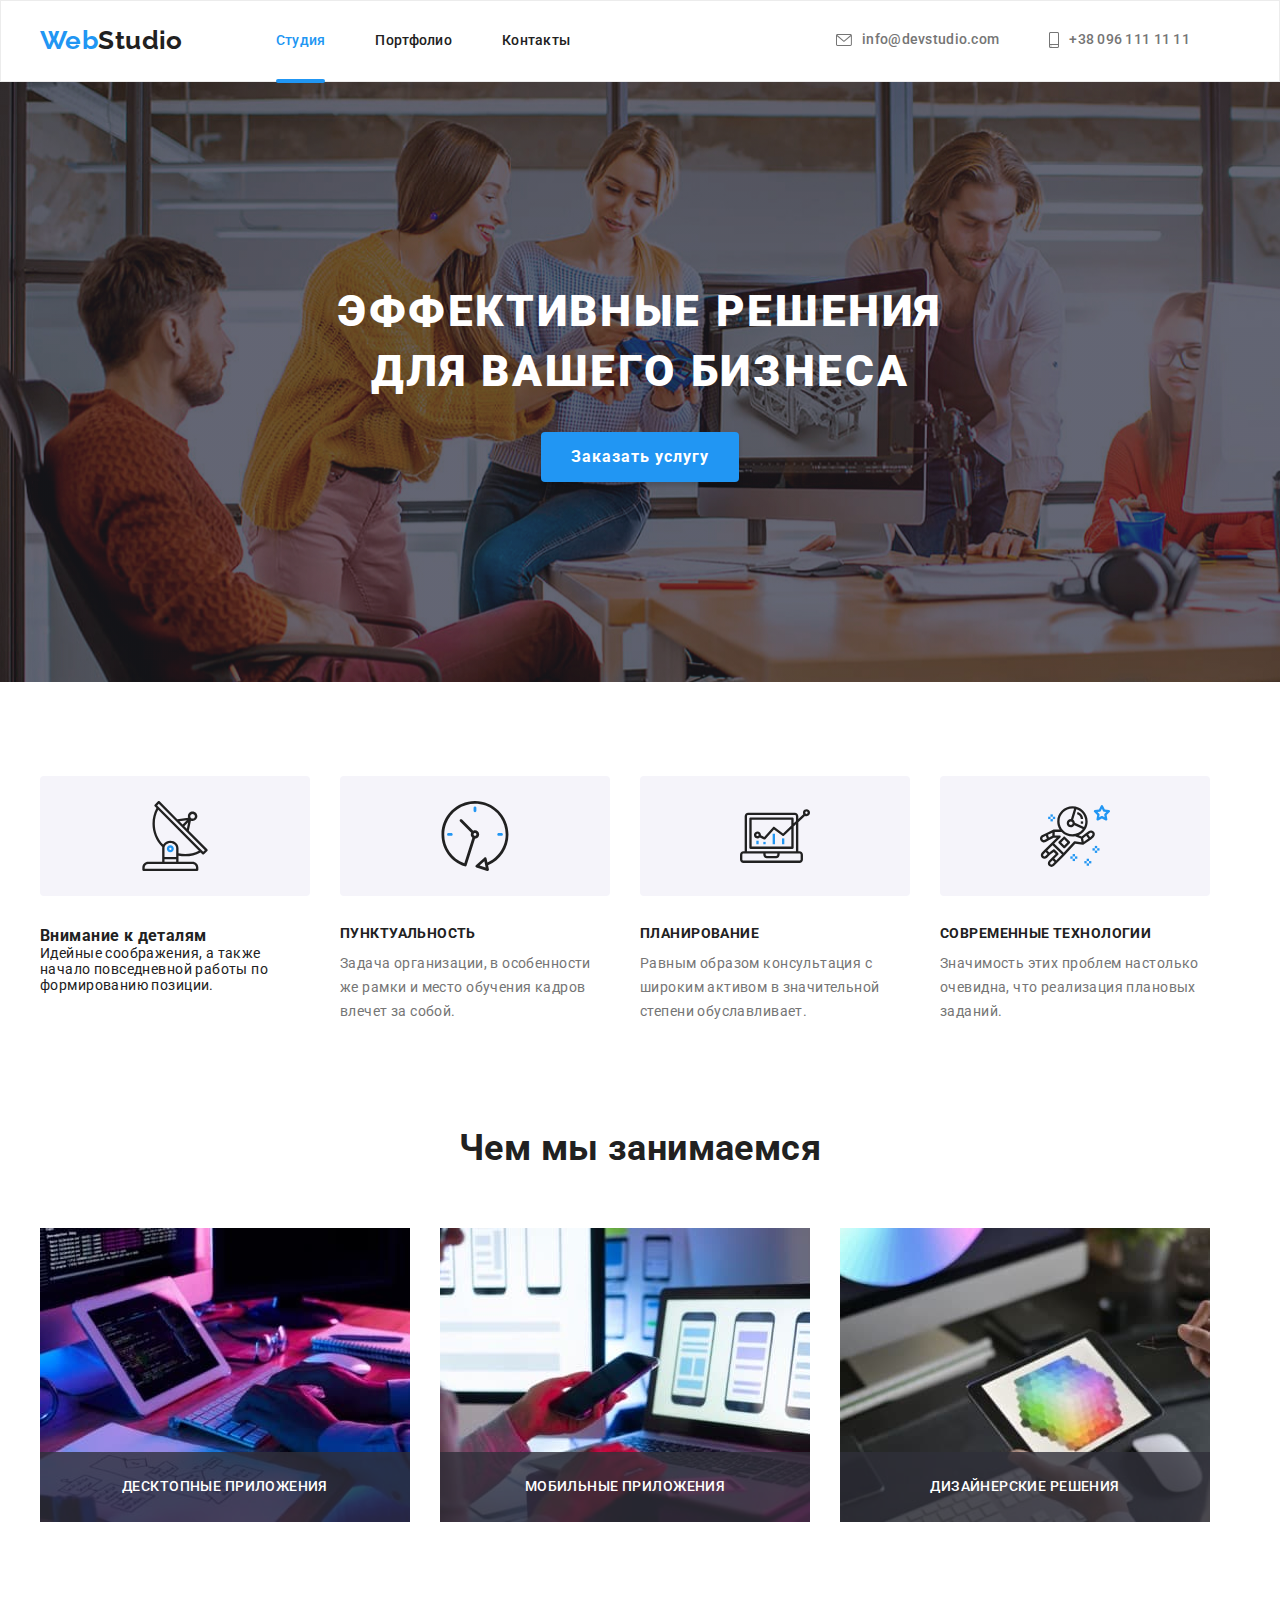
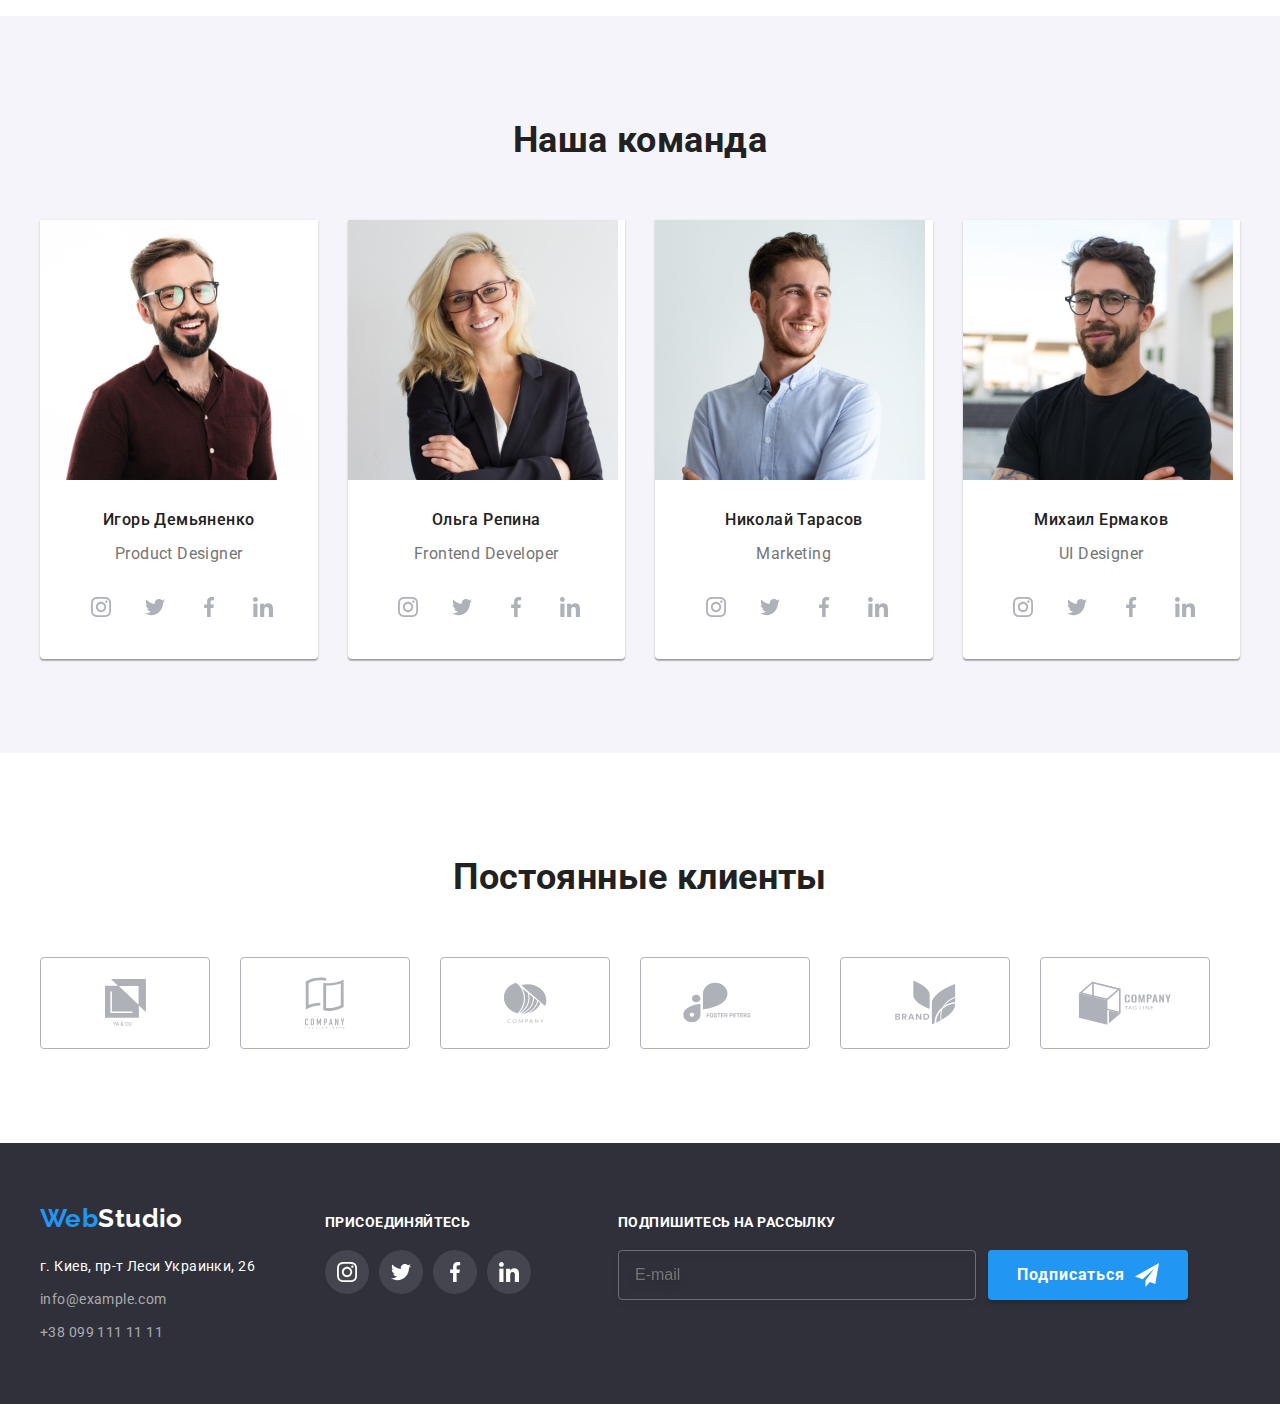
==== commit 53588cb7: "fin" ====
--- a/index.html
+++ b/index.html
@@ -30,50 +30,50 @@
   </head>
 
   <!-- BODY -->
-
+  <!-- BEM class = block__elem -->
   <body>
     <!-- HEADER -->
     <header class="header">
-      <div class="container header-container">
+      <div class="container header__container">
         <!--NAVIGATION-->
         <nav class="menu-nav">
           <!--LOGO-->
-          <a class="logo-header link animate__fadeIn" href="/index.html">
-            <span class="logo-word">Web</span>Studio
+          <a class="logo link animate__fadeIn" href="/index.html">
+            <span class="logo__word">Web</span>Studio
           </a>
           <!--MENU-->
           <ul class="menu list">
-            <li class="menu-item">
+            <li class="menu__item">
               <a class="menu-link link studio current" href="./index.html">
                 Студия
               </a>
             </li>
-            <li class="menu-item">
+            <li class="menu__item">
               <a class="menu-link link" href="./portfolio.html">Портфолио</a>
             </li>
-            <li class="menu-item">
+            <li class="menu__item">
               <a class="menu-link link" href="http://">Контакты</a>
             </li>
           </ul>
         </nav>
 
         <!--CONTACTS-->
-        <ul class="contact-list list">
-          <li>
-            <a class="mail-link link" href="mailto:info@devstudio.com"
-              ><svg class="mail-icon">
+        <ul class="contact list">
+          <li class="contact__list">
+            <a class="mail-link link" href="mailto:info@devstudio.com">
+              <svg class="mail-icon">
                 <use href="./images/sprite.svg#icon-envelope"></use>
               </svg>
-              info@devstudio.com</a
-            >
+              info@devstudio.com
+            </a>
           </li>
-          <li>
-            <a class="tel-link link" href="tel:++380961111111"
-              ><svg class="smartphone-icon">
+          <li class="contact__list">
+            <a class="tel-link link" href="tel:++380961111111">
+              <svg class="smartphone-icon">
                 <use href="./images/sprite.svg#icon-smartphone"></use>
               </svg>
-              +38 096 111 11 11</a
-            >
+              +38 096 111 11 11
+            </a>
           </li>
         </ul>
       </div>
@@ -84,8 +84,8 @@
     <main>
       <!-- SECTION ONE - HERO -->
       <section class="hero">
-        <div class="container hero-container">
-          <h1 class="hero-text">
+        <div class="container hero__container">
+          <h1 class="hero__text">
             Эффективные решения<br />
             для вашего бизнеса
           </h1>
@@ -103,7 +103,7 @@
       <section class="section our-work">
         <div class="container">
           <ul class="our-work-list list">
-            <li class="our-work-list-item">
+            <li class="our-work-list__item">
               <!-- icons -->
               <div class="our-work-icon-div">
                 <svg class="our-work-icon" width="" height="">
@@ -111,13 +111,13 @@
                 </svg>
               </div>
               <!-- end icons -->
-              <h3 class="our-work-list-item-h3">Внимание к деталям</h3>
-              <p class="our-work-list-item-p">
+              <h3 class="our-work-list_item-h3">Внимание к деталям</h3>
+              <p class="our-work-list_item-p">
                 Идейные соображения, а также начало повседневной работы по
                 формированию позиции.
               </p>
             </li>
-            <li class="our-work-list-item">
+            <li class="our-work-list__item">
               <!-- icons -->
               <div class="our-work-icon-div">
                 <svg class="our-work-icon" width="" height="">
@@ -125,13 +125,13 @@
                 </svg>
               </div>
               <!-- end icons -->
-              <h3 class="our-work-list-item-h3">Пунктуальность</h3>
-              <p class="our-work-list-item-p">
+              <h3 class="our-work-list__item-h3">Пунктуальность</h3>
+              <p class="our-work-list__item-p">
                 Задача организации, в особенности же рамки и место обучения
                 кадров влечет за собой.
               </p>
             </li>
-            <li class="our-work-list-item">
+            <li class="our-work-list__item">
               <!-- icons -->
               <div class="our-work-icon-div">
                 <svg class="our-work-icon" width="" height="">
@@ -139,13 +139,13 @@
                 </svg>
               </div>
               <!-- end icons -->
-              <h3 class="our-work-list-item-h3">Планирование</h3>
-              <p class="our-work-list-item-p">
+              <h3 class="our-work-list__item-h3">Планирование</h3>
+              <p class="our-work-list__item-p">
                 Равным образом консультация с широким активом в значительной
                 степени обуславливает.
               </p>
             </li>
-            <li class="our-work-list-item">
+            <li class="our-work-list__item">
               <!-- icons -->
               <div class="our-work-icon-div">
                 <svg class="our-work-icon" width="" height="">
@@ -153,8 +153,8 @@
                 </svg>
               </div>
               <!-- end icons -->
-              <h3 class="our-work-list-item-h3">Современные технологии</h3>
-              <p class="our-work-list-item-p">
+              <h3 class="our-work-list__item-h3">Современные технологии</h3>
+              <p class="our-work-list__item-p">
                 Значимость этих проблем настолько очевидна, что реализация
                 плановых заданий.
               </p>
@@ -168,7 +168,7 @@
         <div class="container">
           <h2 class="our-work-team-h2">Чем мы занимаемся</h2>
           <ul class="our-work-imgs list">
-            <li class="our-work-imgs-item">
+            <li class="our-work-imgs__item">
               <div class="our-work-label">
                 <img
                   src="./images/pictures/print.jpg"
@@ -179,7 +179,7 @@
                 <p class="our-work-title">Десктопные приложения</p>
               </div>
             </li>
-            <li class="our-work-imgs-item">
+            <li class="our-work-imgs__item">
               <div class="our-work-label">
                 <img
                   src="./images/pictures/smartphone.jpg"
@@ -190,7 +190,7 @@
                 <p class="our-work-title">Мобильные приложения</p>
               </div>
             </li>
-            <li class="our-work-imgs-item">
+            <li class="our-work-imgs__item">
               <div class="our-work-label">
                 <img
                   src="./images/pictures/choise.jpg"
--- a/css/main.min.css
+++ b/css/main.min.css
@@ -1,2 +1,2 @@
-:root{--main-font: "Roboto", sans-serif;--secondary-font: "Raleway", sans-serif;--main-bcgrnd-color: #ffffff;--font-heading-color: #212121;--font-paragraph-color: #757575;--main-and-footer-bcgrnd-color: #2f303a;--font—btn-accent-color: #2196f3;--btn-click-on-color: #188ce8;--btn-portfolio-color: #f5f4fa;--team-bcrnd-color: #f5f4fa;--social-icon-main-color: #afb1b8;--background-image-color: #c4c4c4;--backgroung-image-overlay: rgba(47, 48, 58, 0.4);--background-icon-color: #f5f4fa}.visually-hidden{position:absolute !important;clip:rect(1px 1px 1px 1px);clip:rect(1px, 1px, 1px, 1px);padding:0 !important;border:0 !important;height:1px !important;width:1px !important;overflow:hidden}h1,h2,h3,h4,h5,h6,p{margin-top:0;margin-bottom:0}ul,ol{margin-top:0;margin-bottom:0;padding-left:0}img{display:block}.list{list-style:none}.link{text-decoration:none;color:var(--main-bcgrnd-color)}body{font-family:var(--main-font);background-color:var(--main-bcgrnd-color);color:var(--font-heading-color);font-size:14px;letter-spacing:0.03em;margin:0 auto}.section{padding-top:94px;padding-bottom:94px}.container{width:1200px;padding-left:15px;padding-right:15px;margin:0 auto}.modal-btn{height:50px;font-family:"Roboto", sans-serif;font-weight:700;font-size:16px;line-height:1.875;letter-spacing:0.06em;color:var(--main-bcgrnd-color);background:var(--font—btn-accent-color);box-shadow:0px 4px 4px rgba(0,0,0,0.15);border-radius:4px;cursor:pointer;padding:10px 30px;border:1px;animation-duration:2000ms;animation-iteration-count:1;transition:color 250ms cubic-bezier(0.4, 0, 0.2, 1),fill 250ms cubic-bezier(0.4, 0, 0.2, 1)}.modal-btn:hover,.modal-btn:focus{background:var(--btn-click-on-color);box-shadow:0px 4px 4px rgba(0,0,0,0.15);border-radius:4px}.team-social-list{display:flex;width:200px;margin:0 auto}.team-social-list-item:not(:last-child){margin-right:10px}.team-social-list-item-link{display:flex;justify-content:center;align-items:center;width:44px;height:44px;border-radius:50%;background-color:rgba(255,255,255,0.1);background-position:center;position:relative;transition:color 250ms cubic-bezier(0.4, 0, 0.2, 1),fill 250ms cubic-bezier(0.4, 0, 0.2, 1)}.team-social-list-item-link:hover,.team-social-list-item-link:focus{background-color:var(--font—btn-accent-color)}.social-icon{position:absolute;fill:var(--social-icon-main-color);transition:color 250ms cubic-bezier(0.4, 0, 0.2, 1),fill 250ms cubic-bezier(0.4, 0, 0.2, 1)}.team-social-list-item-link:hover .social-icon,.team-social-list-item-link:focus .social-icon{fill:var(--main-bcgrnd-color)}.backdrop{position:fixed;top:0;left:0;width:100%;height:100%;background-color:rgba(0,0,0,0.2);z-index:100;transition:opacity 250ms cubic-bezier(0.4, 0, 0.2, 1),visibility 250ms cubic-bezier(0.4, 0, 0.2, 1)}.is-hidden{opacity:0;visibility:hidden;pointer-events:none}.modal-btn{height:50px;font-family:"Roboto", sans-serif;font-weight:700;font-size:16px;line-height:1.875;letter-spacing:0.06em;color:var(--main-bcgrnd-color);background:var(--font—btn-accent-color);box-shadow:0px 4px 4px rgba(0,0,0,0.15);border-radius:4px;cursor:pointer;padding:10px 30px;border:1px;animation-duration:2000ms;animation-iteration-count:1;transition:color 250ms cubic-bezier(0.4, 0, 0.2, 1),fill 250ms cubic-bezier(0.4, 0, 0.2, 1)}.modal-btn:hover,.modal-btn:focus{background:var(--btn-click-on-color);box-shadow:0px 4px 4px rgba(0,0,0,0.15);border-radius:4px}.modal-form-head{font-weight:700;font-size:20px;line-height:1.15;text-align:center;margin-bottom:30px}.modal-form{display:flex;flex-direction:column}.modal-form-input-wrapper{position:relative;display:block;margin-top:4px}.modal-form-input-wrapper .modal-form-field{margin-bottom:10px}.modal-form-input{width:100%;height:40px;border:1px solid rgba(33,33,33,0.2);border-radius:4px;padding-left:42px}.modal-form-input:required:focus:not(:placeholder-shown):valid{border-color:var(--btn-click-on-color)}.modal-form-input:required:focus:not(:placeholder-shown):invalid{border-color:tomato}.modal-form-input:focus{border-color:var(--font—btn-accent-color);outline:none}.modal-form-icon{position:absolute;top:50%;left:15px;transform:translateY(-50%);display:block;width:12px;height:12px;fill:var(--font-heading-color)}.modal-form-input:focus+.modal-form-icon{fill:var(--font—btn-accent-color)}.modal-form-message{resize:none;width:100%;height:120px;border:1px solid rgba(33,33,33,0.2);border-radius:4px;padding:12px 16px;margin-top:4px}.modal-form-message::placeholder{font-weight:400;font-size:14px;line-height:1.143;letter-spacing:0.01em;color:rgba(117,117,117,0.5)}.modal-form-message:focus{outline:none;border-color:var(--font—btn-accent-color)}.modal-form-checkbox-policy{font-weight:400;font-size:14px;line-height:1.714;color:var(--font-paragraph-color)}.modal-form-checkbox-policy::before{display:inline-block;vertical-align:middle;content:"";width:16px;height:15px;border-radius:2px;cursor:pointer;border:2px solid var(--font-heading-color);margin-right:7px}.modal-form-checkbox:checked+.modal-form-checkbox-policy::before{background-image:url(../images/icon-check.svg)}.modal-form-checkbox:focus+.modal-form-checkbox-policy::before{outline:var(--font—btn-accent-color)}.modal-form-btn{align-self:center;height:50px;font-family:"Roboto", sans-serif;font-weight:700;font-size:16px;line-height:1.875;letter-spacing:0.06em;color:var(--main-bcgrnd-color);background:var(--font—btn-accent-color);box-shadow:0px 4px 4px rgba(0,0,0,0.15);border-radius:4px;cursor:pointer;padding:10px 30px;border:1px;animation-duration:2000ms;animation-iteration-count:1;transition:color 250ms cubic-bezier(0.4, 0, 0.2, 1),fill 250ms cubic-bezier(0.4, 0, 0.2, 1);margin-top:30px}.modal-form-btn:hover,.modal-form-btn:focus{background:var(--btn-click-on-color);box-shadow:0px 4px 4px rgba(0,0,0,0.15);border-radius:4px}.modal{position:absolute;top:50%;left:50%;transform:translate(-50%, -50%);width:528px;height:581px;background-color:var(--main-bcgrnd-color);border-radius:4px;padding:40px}.modal-close-btn{position:absolute;top:8px;right:8px;width:30px;height:30px;background-color:transparent;border:1px solid rgba(0,0,0,0.1);border-radius:50%;cursor:pointer;padding:0}.modal-close-btn .close-btn-icon{height:11px;width:11px}.current::after{position:absolute;content:"";left:0;width:100%;height:4px;background-color:var(--font—btn-accent-color);margin-top:47px;border-radius:2px}.our-work-team-h2{font-family:"Roboto", sans-serif;font-weight:700;font-size:36px;line-height:1.67;text-align:center;color:var(--font-heading-color);margin-bottom:50px}.header{padding-top:24px;padding-bottom:25px;background-color:var(--main-bcgrnd-color);border:1px solid #ececec}.header .header-container{display:flex;justify-content:space-between}.menu-nav{display:flex;align-items:center}.menu-nav .menu{display:flex}.menu-item:not(:last-child){margin-right:50px}.menu-link{position:relative;font-family:"Roboto", sans-serif;font-weight:500;line-height:1.14;letter-spacing:0.02em;color:var(--font-heading-color);transition:color 250ms cubic-bezier(0.4, 0, 0.2, 1),fill 250ms cubic-bezier(0.4, 0, 0.2, 1)}.menu-link:hover,.menu-link:focus{color:var(--font—btn-accent-color)}.studio,.portfolio{color:var(--font—btn-accent-color)}.contact-list{display:flex;align-items:center}.contact-list .mail-icon{width:16px;height:12px;margin-right:10px}.contact-list .smartphone-icon{width:10px;height:16px;margin-right:10px}.mail-link{font-family:"Roboto", sans-serif;font-weight:500;line-height:1.14;letter-spacing:0.02em;color:var(--font-paragraph-color);margin-right:50px;fill:var(--font-paragraph-color);display:flex;align-items:center;transition:color 250ms cubic-bezier(0.4, 0, 0.2, 1),fill 250ms cubic-bezier(0.4, 0, 0.2, 1)}.mail-link:hover,.mail-link:focus{color:var(--font—btn-accent-color);fill:var(--font—btn-accent-color)}.tel-link{font-family:"Roboto", sans-serif;font-weight:500;line-height:1.14;letter-spacing:0.02em;color:var(--font-paragraph-color);fill:var(--font-paragraph-color);display:flex;align-items:center;transition:color 250ms cubic-bezier(0.4, 0, 0.2, 1),fill 250ms cubic-bezier(0.4, 0, 0.2, 1)}.tel-link:hover,.tel-link:focus{color:var(--font—btn-accent-color);fill:var(--font—btn-accent-color)}.logo-header{font-family:"Raleway", sans-serif;font-weight:700;font-size:26px;line-height:1.19;color:var(--font-heading-color);margin-right:93px}.logo-header .logo-word{color:var(--font—btn-accent-color)}.footer{background-color:var(--main-and-footer-bcgrnd-color);padding-top:60px;padding-bottom:60px}.footer .footer-container{display:flex;align-items:baseline}.footer-left-container{margin-right:70px}.footer-logo-div{margin-bottom:20px}.footer-logo-div .footer-logo{font-family:"Raleway", sans-serif;font-style:normal;font-weight:700;font-size:26px;line-height:1.19;color:var(--main-bcgrnd-color)}.footer-logo-div .logo-word{color:var(--font—btn-accent-color)}.address-link{line-height:24px}.address-link:not(:last-child){margin-bottom:9px}.address{font-style:normal}.footer-mail-link,.footer-tel-link{color:rgba(255,255,255,0.6)}.footer-social-title,.subscribe-title{font-weight:700;font-size:14px;line-height:1.143;letter-spacing:0.03em;text-transform:uppercase;color:var(--main-bcgrnd-color);margin-bottom:20px}.footer-social-list{display:flex;width:200px;margin:0 auto}.footer-social-list-item-link{display:flex;justify-content:center;align-items:center;width:44px;height:44px;border-radius:50%;background-color:rgba(255,255,255,0.1);background-position:center;position:relative;transition:color 250ms cubic-bezier(0.4, 0, 0.2, 1),fill 250ms cubic-bezier(0.4, 0, 0.2, 1)}.footer-social-list-item-link:hover,.footer-social-list-item-link:focus{background-color:var(--font—btn-accent-color);fill:var(--font—btn-accent-color)}.footer-social-list-item-link:not(:last-child){margin-right:10px}.footer-social-list-item-link .footer-social-icon{position:absolute;fill:var(--main-bcgrnd-color);transition:color 250ms cubic-bezier(0.4, 0, 0.2, 1),fill 250ms cubic-bezier(0.4, 0, 0.2, 1)}.subscribe{margin-left:93px}.subscribe .subscribe-input-btn-container{display:flex;align-items:baseline}.email-form{height:50px;width:358px;font-size:16px;line-height:1.25;background-color:inherit;color:var(--main-bcgrnd-color);padding-left:16px;border:1px solid rgba(255,255,255,0.3);box-sizing:border-box;filter:drop-shadow(0px 4px 4px rgba(0,0,0,0.15));border-radius:4px;transition:border-color 250ms cubic-bezier(0.4, 0, 0.2, 1);margin-right:12px}.email-form:focus{border-color:var(--font—btn-accent-color);outline:none}.subscribe-form-btn{display:flex;align-items:center;justify-content:center;width:200px;height:50px;font-family:"Roboto", sans-serif;font-weight:700;font-size:16px;line-height:1.88;letter-spacing:0.06em;color:var(--main-bcgrnd-color);background:var(--font—btn-accent-color);box-shadow:0px 4px 4px rgba(0,0,0,0.15);border-radius:4px;cursor:pointer;padding:10px 30px;border:1px;transition:color 250ms cubic-bezier(0.4, 0, 0.2, 1),fill 250ms cubic-bezier(0.4, 0, 0.2, 1)}.subscribe-form-btn:hover,.subscribe-form-btn:focus{background:var(--btn-click-on-color);box-shadow:0px 4px 4px rgba(0,0,0,0.15);border-radius:4px}.subscribe-form-btn .footer-btn-icon{height:24px;width:24px;margin-top:10px;margin-left:10px;fill:var(--main-bcgrnd-color)}.hero{padding-top:200px;padding-bottom:200px;background-color:var(--background-image-color);background-image:linear-gradient(var(--backgroung-image-overlay), var(--backgroung-image-overlay)),url(../images/background-image.jpg);background-size:cover}.hero-container{display:flex;flex-direction:column;align-items:center}.hero-text{width:696px;margin:0 auto 30px;font-family:"Roboto", sans-serif;font-weight:900;font-size:44px;line-height:1.36;text-align:center;letter-spacing:0.06em;text-transform:uppercase;color:var(--main-bcgrnd-color)}.our-work{padding-bottom:0}.our-work .our-work-list{display:flex}.our-work-list-item{width:270px}.our-work-list-item:not(:first-child){margin-left:30px}.our-work-icon-div{display:flex;justify-content:center;align-items:center;width:270px;height:120px;background:var(--background-icon-color);border-radius:4px;margin-bottom:30px}.our-work-icon-div .our-work-icon{width:70px;height:70px}.our-work-list-item-h3{font-family:"Roboto", sans-serif;font-weight:700;font-size:14px;line-height:1.14;text-transform:uppercase;color:var(--font-heading-color);margin-bottom:10px}.our-work-list-item-p{font-family:"Roboto", sans-serif;font-weight:400;line-height:1.714;color:var(--font-paragraph-color)}.our-work-imgs{display:flex;flex-wrap:wrap;flex-basis:calc((100% - 90px) / 3);margin-left:-30px;margin-top:-30px}.our-work-imgs .our-work-imgs-item{margin-left:30px;margin-top:30px}.our-work-label{position:relative}.our-work-label .our-work-title{position:absolute;bottom:0;left:0;width:100%;height:70px;display:flex;align-items:center;justify-content:center;font-weight:500;font-size:14px;line-height:1.14;text-align:center;letter-spacing:0.03em;text-transform:uppercase;color:var(--main-bcgrnd-color);background-color:rgba(47,48,58,0.8)}.team{background-color:var(--team-bcrnd-color)}.team .team-list{display:flex;flex-wrap:wrap;margin-right:-30px;margin-top:-30px}.team-list-item{flex-basis:calc((100% - 120px) / 4);margin-right:30px;margin-top:30px;background-color:var(--main-bcgrnd-color);box-shadow:0px 1px 3px rgba(0,0,0,0.12),0px 1px 1px rgba(0,0,0,0.14),0px 2px 1px rgba(0,0,0,0.2);border-radius:0px 0px 4px 4px}.card{padding:30px}.card .team-list-item-h3{font-family:"Roboto", sans-serif;font-weight:500;font-size:16px;line-height:1.188;text-align:center;color:var(--font-heading-color);margin-bottom:10px}.card .team-list-item-p{font-family:"Roboto", sans-serif;font-weight:400;font-size:16px;line-height:1.88;text-align:center;color:var(--font-paragraph-color);margin-bottom:16px}.icons-team-ulist{display:flex}.icons-team-ulist .icons-team-list-item:not(:last-child){margin-right:30px}.icon-team-list-link{display:flex;justify-content:center;align-items:center;width:170px;height:92px;background-color:transparent;border:1px solid #afb1b8;box-sizing:border-box;border-radius:4px;transition:color 250ms cubic-bezier(0.4, 0, 0.2, 1),fill 250ms cubic-bezier(0.4, 0, 0.2, 1)}.icon-team-list-link:hover,.icon-team-list-link:focus{border:1px solid var(--font—btn-accent-color)}.group-team-icon{fill:var(--social-icon-main-color);transition:color 250ms cubic-bezier(0.4, 0, 0.2, 1),fill 250ms cubic-bezier(0.4, 0, 0.2, 1)}.icon-team-list-link:hover .group-team-icon,.icon-team-list-link:focus .group-team-icon{fill:var(--font—btn-accent-color)}.btn-list{display:flex;margin-bottom:50px;justify-content:center}.btn-list .btn-list-item{margin-right:8px}.btn-list-item-prtf{height:38px;font-family:"Roboto", sans-serif;font-weight:500;font-size:16px;line-height:1.625;text-align:center;color:var(--font-heading-color);background:var(--btn-portfolio-color);border-radius:4px;padding:6px 22px;border:none;border:1px solid var(--main-bcgrnd-color);transition:color 250ms cubic-bezier(0.4, 0, 0.2, 1),fill 250ms cubic-bezier(0.4, 0, 0.2, 1)}.btn-list-item-prtf:hover,.btn-list-item-prtf:focus{cursor:pointer;color:var(--main-bcgrnd-color);background:var(--font—btn-accent-color);box-shadow:0px 3px 1px rgba(0,0,0,0.1),0px 1px 2px rgba(0,0,0,0.08),0px 2px 2px rgba(0,0,0,0.12);border-radius:4px}.img-gallery{display:flex;flex-wrap:wrap;margin-right:-30px;margin-top:-30px}.img-gallery .img-gallery-card{padding:24px 20px;border:1px solid #eeeeee;box-sizing:border-box}.img-gallery-item{flex-basis:calc((100% - 90px) / 3);margin-right:30px;margin-top:30px}.img-gallery-item .img-gallery-item-h3{font-family:"Roboto", sans-serif;font-weight:700;font-size:18px;line-height:2;letter-spacing:0.06em;color:var(--font-heading-color);margin-bottom:4px}.img-gallery-item .img-gallery-item-p{font-family:"Roboto", sans-serif;font-weight:400;font-size:16px;line-height:1.875;color:var(--font-paragraph-color)}.img-gallery-item:hover,.img-gallery-item:focus{cursor:pointer;box-shadow:0px 1px 1px rgba(0,0,0,0.12),0px 4px 4px rgba(0,0,0,0.06),1px 4px 6px rgba(0,0,0,0.16)}.gallery-list-image-wrapper{position:relative;overflow:hidden}.overlay{position:absolute;top:0;left:0;width:100%;height:100%;font-weight:400;font-size:18px;line-height:1.556;color:var(--main-bcgrnd-color);background-color:rgba(33,150,243,0.9);padding:63px 24px;overflow-y:scroll;transform:translateY(100%);transition:transform 250ms linear}.gallery-item-link:hover .overlay,.gallery-item-link:focus .overlay{transform:translateY(0%)}
+:root{--main-font: "Roboto", sans-serif;--secondary-font: "Raleway", sans-serif;--main-bcgrnd-color: #ffffff;--font-heading-color: #212121;--font-paragraph-color: #757575;--main-and-footer-bcgrnd-color: #2f303a;--font—btn-accent-color: #2196f3;--btn-click-on-color: #188ce8;--btn-portfolio-color: #f5f4fa;--team-bcrnd-color: #f5f4fa;--social-icon-main-color: #afb1b8;--background-image-color: #c4c4c4;--backgroung-image-overlay: rgba(47, 48, 58, 0.4);--background-icon-color: #f5f4fa}.visually-hidden{position:absolute !important;clip:rect(1px 1px 1px 1px);clip:rect(1px, 1px, 1px, 1px);padding:0 !important;border:0 !important;height:1px !important;width:1px !important;overflow:hidden}h1,h2,h3,h4,h5,h6,p{margin-top:0;margin-bottom:0}ul,ol{margin-top:0;margin-bottom:0;padding-left:0}img{display:block}.list{list-style:none}.link{text-decoration:none;color:var(--main-bcgrnd-color)}body{font-family:var(--main-font);background-color:var(--main-bcgrnd-color);color:var(--font-heading-color);font-size:14px;letter-spacing:0.03em;margin:0 auto}.section{padding-top:94px;padding-bottom:94px}.container{width:1200px;padding-left:15px;padding-right:15px;margin:0 auto}.modal-btn{height:50px;font-family:"Roboto", sans-serif;font-weight:700;font-size:16px;line-height:1.875;letter-spacing:0.06em;color:var(--main-bcgrnd-color);background:var(--font—btn-accent-color);box-shadow:0px 4px 4px rgba(0,0,0,0.15);border-radius:4px;cursor:pointer;padding:10px 30px;border:1px;animation-duration:2000ms;animation-iteration-count:1;transition:color 250ms cubic-bezier(0.4, 0, 0.2, 1),fill 250ms cubic-bezier(0.4, 0, 0.2, 1)}.modal-btn:hover,.modal-btn:focus{background:var(--btn-click-on-color);box-shadow:0px 4px 4px rgba(0,0,0,0.15);border-radius:4px}.team-social-list{display:flex;width:200px;margin:0 auto}.team-social-list-item-link{display:flex;justify-content:center;align-items:center;width:44px;height:44px;border-radius:50%;background-color:rgba(255,255,255,0.1);background-position:center;position:relative;transition:color 250ms cubic-bezier(0.4, 0, 0.2, 1),fill 250ms cubic-bezier(0.4, 0, 0.2, 1)}.team-social-list-item-link:hover,.team-social-list-item-link:focus{background-color:var(--font—btn-accent-color)}.social-icon{position:absolute;fill:var(--social-icon-main-color);transition:color 250ms cubic-bezier(0.4, 0, 0.2, 1),fill 250ms cubic-bezier(0.4, 0, 0.2, 1)}.team-social-list-item-link:hover .social-icon,.team-social-list-item-link:focus .social-icon{fill:var(--main-bcgrnd-color)}.team-social-list-item:not(:last-child){margin-right:10px}.backdrop{position:fixed;top:0;left:0;width:100%;height:100%;background-color:rgba(0,0,0,0.2);z-index:100;transition:opacity 250ms cubic-bezier(0.4, 0, 0.2, 1),visibility 250ms cubic-bezier(0.4, 0, 0.2, 1)}.is-hidden{opacity:0;visibility:hidden;pointer-events:none}.modal-btn{height:50px;font-family:"Roboto", sans-serif;font-weight:700;font-size:16px;line-height:1.875;letter-spacing:0.06em;color:var(--main-bcgrnd-color);background:var(--font—btn-accent-color);box-shadow:0px 4px 4px rgba(0,0,0,0.15);border-radius:4px;cursor:pointer;padding:10px 30px;border:1px;animation-duration:2000ms;animation-iteration-count:1;transition:color 250ms cubic-bezier(0.4, 0, 0.2, 1),fill 250ms cubic-bezier(0.4, 0, 0.2, 1)}.modal-btn:hover,.modal-btn:focus{background:var(--btn-click-on-color);box-shadow:0px 4px 4px rgba(0,0,0,0.15);border-radius:4px}.modal-form-head{font-weight:700;font-size:20px;line-height:1.15;text-align:center;margin-bottom:30px}.modal-form{display:flex;flex-direction:column}.modal-form-input-wrapper{position:relative;display:block;margin-top:4px}.modal-form-input-wrapper .modal-form-field{margin-bottom:10px}.modal-form-input{width:100%;height:40px;border:1px solid rgba(33,33,33,0.2);border-radius:4px;padding-left:42px}.modal-form-input:required:focus:not(:placeholder-shown):valid{border-color:var(--btn-click-on-color)}.modal-form-input:required:focus:not(:placeholder-shown):invalid{border-color:tomato}.modal-form-input:focus{border-color:var(--font—btn-accent-color);outline:none}.modal-form-icon{position:absolute;top:50%;left:15px;transform:translateY(-50%);display:block;width:12px;height:12px;fill:var(--font-heading-color)}.modal-form-input:focus+.modal-form-icon{fill:var(--font—btn-accent-color)}.modal-form-message{resize:none;width:100%;height:120px;border:1px solid rgba(33,33,33,0.2);border-radius:4px;padding:12px 16px;margin-top:4px}.modal-form-message::placeholder{font-weight:400;font-size:14px;line-height:1.143;letter-spacing:0.01em;color:rgba(117,117,117,0.5)}.modal-form-message:focus{outline:none;border-color:var(--font—btn-accent-color)}.modal-form-checkbox-policy{font-weight:400;font-size:14px;line-height:1.714;color:var(--font-paragraph-color)}.modal-form-checkbox-policy::before{display:inline-block;vertical-align:middle;content:"";width:16px;height:15px;border-radius:2px;cursor:pointer;border:2px solid var(--font-heading-color);margin-right:7px}.modal-form-checkbox:checked+.modal-form-checkbox-policy::before{background-image:url(../images/icon-check.svg)}.modal-form-checkbox:focus+.modal-form-checkbox-policy::before{outline:var(--font—btn-accent-color)}.modal-form-btn{align-self:center;height:50px;font-family:"Roboto", sans-serif;font-weight:700;font-size:16px;line-height:1.875;letter-spacing:0.06em;color:var(--main-bcgrnd-color);background:var(--font—btn-accent-color);box-shadow:0px 4px 4px rgba(0,0,0,0.15);border-radius:4px;cursor:pointer;padding:10px 30px;border:1px;animation-duration:2000ms;animation-iteration-count:1;transition:color 250ms cubic-bezier(0.4, 0, 0.2, 1),fill 250ms cubic-bezier(0.4, 0, 0.2, 1);margin-top:30px}.modal-form-btn:hover,.modal-form-btn:focus{background:var(--btn-click-on-color);box-shadow:0px 4px 4px rgba(0,0,0,0.15);border-radius:4px}.modal{position:absolute;top:50%;left:50%;transform:translate(-50%, -50%);width:528px;height:581px;background-color:var(--main-bcgrnd-color);border-radius:4px;padding:40px}.modal-close-btn{position:absolute;top:8px;right:8px;width:30px;height:30px;background-color:transparent;border:1px solid rgba(0,0,0,0.1);border-radius:50%;cursor:pointer;padding:0}.modal-close-btn .close-btn-icon{height:11px;width:11px}.current::after{position:absolute;content:"";left:0;width:100%;height:4px;background-color:var(--font—btn-accent-color);margin-top:47px;border-radius:2px}.our-work-team-h2{font-family:"Roboto", sans-serif;font-weight:700;font-size:36px;line-height:1.67;text-align:center;color:var(--font-heading-color);margin-bottom:50px}.header{padding-top:24px;padding-bottom:25px;background-color:var(--main-bcgrnd-color);border:1px solid #ececec}.header__container{display:flex;justify-content:space-between}.menu-nav{display:flex;align-items:center}.menu-nav .menu{display:flex}.menu__item:not(:last-child){margin-right:50px}.menu-link{position:relative;font-family:"Roboto", sans-serif;font-weight:500;line-height:1.14;letter-spacing:0.02em;color:var(--font-heading-color);transition:color 250ms cubic-bezier(0.4, 0, 0.2, 1),fill 250ms cubic-bezier(0.4, 0, 0.2, 1)}.menu-link:hover,.menu-link:focus{color:var(--font—btn-accent-color)}.studio,.portfolio{color:var(--font—btn-accent-color)}.contact{display:flex;align-items:center}.contact .mail-icon{width:16px;height:12px;margin-right:10px}.contact .smartphone-icon{width:10px;height:16px;margin-right:10px}.contact__list{margin-right:50px}.mail-link,.tel-link{font-family:"Roboto", sans-serif;font-weight:500;line-height:1.14;letter-spacing:0.02em;color:var(--font-paragraph-color);fill:var(--font-paragraph-color);display:flex;align-items:center;transition:color 250ms cubic-bezier(0.4, 0, 0.2, 1),fill 250ms cubic-bezier(0.4, 0, 0.2, 1)}.mail-link:hover,.mail-link:focus,.tel-link:hover,.tel-link:focus{color:var(--font—btn-accent-color);fill:var(--font—btn-accent-color)}.logo{font-family:"Raleway", sans-serif;font-weight:700;font-size:26px;line-height:1.19;color:var(--font-heading-color);margin-right:93px}.logo__word{color:var(--font—btn-accent-color)}.footer{background-color:var(--main-and-footer-bcgrnd-color);padding-top:60px;padding-bottom:60px}.footer .footer-container{display:flex;align-items:baseline}.footer-left-container{margin-right:70px}.footer-logo-div{margin-bottom:20px}.footer-logo-div .footer-logo{font-family:"Raleway", sans-serif;font-style:normal;font-weight:700;font-size:26px;line-height:1.19;color:var(--main-bcgrnd-color)}.footer-logo-div .logo-word{color:var(--font—btn-accent-color)}.address-link{line-height:24px}.address-link:not(:last-child){margin-bottom:9px}.address{font-style:normal}.footer-mail-link,.footer-tel-link{color:rgba(255,255,255,0.6)}.footer-social-title,.subscribe-title{font-weight:700;font-size:14px;line-height:1.143;letter-spacing:0.03em;text-transform:uppercase;color:var(--main-bcgrnd-color);margin-bottom:20px}.footer-social-list{display:flex;width:200px;margin:0 auto}.footer-social-list-item:not(:last-child){margin-right:10px}.footer-social-list-item-link{display:flex;justify-content:center;align-items:center;width:44px;height:44px;border-radius:50%;background-color:rgba(255,255,255,0.1);background-position:center;position:relative;transition:color 250ms cubic-bezier(0.4, 0, 0.2, 1),fill 250ms cubic-bezier(0.4, 0, 0.2, 1)}.footer-social-list-item-link:hover,.footer-social-list-item-link:focus{background-color:var(--font—btn-accent-color);fill:var(--font—btn-accent-color)}.footer-social-list-item-link .footer-social-icon{position:absolute;fill:var(--main-bcgrnd-color);transition:color 250ms cubic-bezier(0.4, 0, 0.2, 1),fill 250ms cubic-bezier(0.4, 0, 0.2, 1)}.subscribe{margin-left:93px}.subscribe .subscribe-input-btn-container{display:flex;align-items:baseline}.email-form{height:50px;width:358px;font-size:16px;line-height:1.25;background-color:inherit;color:var(--main-bcgrnd-color);padding-left:16px;border:1px solid rgba(255,255,255,0.3);box-sizing:border-box;filter:drop-shadow(0px 4px 4px rgba(0,0,0,0.15));border-radius:4px;transition:border-color 250ms cubic-bezier(0.4, 0, 0.2, 1);margin-right:12px}.email-form:focus{border-color:var(--font—btn-accent-color);outline:none}.subscribe-form-btn{display:flex;align-items:center;justify-content:center;width:200px;height:50px;font-family:"Roboto", sans-serif;font-weight:700;font-size:16px;line-height:1.88;letter-spacing:0.06em;color:var(--main-bcgrnd-color);background:var(--font—btn-accent-color);box-shadow:0px 4px 4px rgba(0,0,0,0.15);border-radius:4px;cursor:pointer;padding:10px 30px;border:1px;transition:color 250ms cubic-bezier(0.4, 0, 0.2, 1),fill 250ms cubic-bezier(0.4, 0, 0.2, 1)}.subscribe-form-btn:hover,.subscribe-form-btn:focus{background:var(--btn-click-on-color);box-shadow:0px 4px 4px rgba(0,0,0,0.15);border-radius:4px}.subscribe-form-btn .footer-btn-icon{height:24px;width:24px;margin-top:10px;margin-left:10px;fill:var(--main-bcgrnd-color)}.hero{padding-top:200px;padding-bottom:200px;background-color:var(--background-image-color);background-image:linear-gradient(var(--backgroung-image-overlay), var(--backgroung-image-overlay)),url(../images/background-image.jpg);background-size:cover}.hero__container{display:flex;flex-direction:column;align-items:center}.hero__text{width:696px;margin:0 auto 30px;font-family:"Roboto", sans-serif;font-weight:900;font-size:44px;line-height:1.36;text-align:center;letter-spacing:0.06em;text-transform:uppercase;color:var(--main-bcgrnd-color)}.our-work{padding-bottom:0}.our-work .our-work-list{display:flex}.our-work-list__item{width:270px}.our-work-list__item:not(:first-child){margin-left:30px}.our-work-icon-div{display:flex;justify-content:center;align-items:center;width:270px;height:120px;background:var(--background-icon-color);border-radius:4px;margin-bottom:30px}.our-work-icon-div .our-work-icon{width:70px;height:70px}.our-work-list__item-h3{font-family:"Roboto", sans-serif;font-weight:700;font-size:14px;line-height:1.14;text-transform:uppercase;color:var(--font-heading-color);margin-bottom:10px}.our-work-list__item-p{font-family:"Roboto", sans-serif;font-weight:400;line-height:1.714;color:var(--font-paragraph-color)}.our-work-imgs{display:flex;flex-wrap:wrap;flex-basis:calc((100% - 90px) / 3);margin-left:-30px;margin-top:-30px}.our-work-imgs__item{margin-left:30px;margin-top:30px}.our-work-label{position:relative}.our-work-label .our-work-title{position:absolute;bottom:0;left:0;width:100%;height:70px;display:flex;align-items:center;justify-content:center;font-weight:500;font-size:14px;line-height:1.14;text-align:center;letter-spacing:0.03em;text-transform:uppercase;color:var(--main-bcgrnd-color);background-color:rgba(47,48,58,0.8)}.team{background-color:var(--team-bcrnd-color)}.team .team-list{display:flex;flex-wrap:wrap;margin-right:-30px;margin-top:-30px}.team-list-item{flex-basis:calc((100% - 120px) / 4);margin-right:30px;margin-top:30px;background-color:var(--main-bcgrnd-color);box-shadow:0px 1px 3px rgba(0,0,0,0.12),0px 1px 1px rgba(0,0,0,0.14),0px 2px 1px rgba(0,0,0,0.2);border-radius:0px 0px 4px 4px}.card{padding:30px}.card .team-list-item-h3{font-family:"Roboto", sans-serif;font-weight:500;font-size:16px;line-height:1.188;text-align:center;color:var(--font-heading-color);margin-bottom:10px}.card .team-list-item-p{font-family:"Roboto", sans-serif;font-weight:400;font-size:16px;line-height:1.88;text-align:center;color:var(--font-paragraph-color);margin-bottom:16px}.icons-team-ulist{display:flex}.icons-team-ulist .icons-team-list-item:not(:last-child){margin-right:30px}.icon-team-list-link{display:flex;justify-content:center;align-items:center;width:170px;height:92px;background-color:transparent;border:1px solid #afb1b8;box-sizing:border-box;border-radius:4px;transition:color 250ms cubic-bezier(0.4, 0, 0.2, 1),fill 250ms cubic-bezier(0.4, 0, 0.2, 1)}.icon-team-list-link:hover,.icon-team-list-link:focus{border:1px solid var(--font—btn-accent-color)}.group-team-icon{fill:var(--social-icon-main-color);transition:color 250ms cubic-bezier(0.4, 0, 0.2, 1),fill 250ms cubic-bezier(0.4, 0, 0.2, 1)}.icon-team-list-link:hover .group-team-icon,.icon-team-list-link:focus .group-team-icon{fill:var(--font—btn-accent-color)}.btn-list{display:flex;margin-bottom:50px;justify-content:center}.btn-list .btn-list-item{margin-right:8px}.btn-list-item-prtf{height:38px;font-family:"Roboto", sans-serif;font-weight:500;font-size:16px;line-height:1.625;text-align:center;color:var(--font-heading-color);background:var(--btn-portfolio-color);border-radius:4px;padding:6px 22px;border:none;border:1px solid var(--main-bcgrnd-color);transition:color 250ms cubic-bezier(0.4, 0, 0.2, 1),fill 250ms cubic-bezier(0.4, 0, 0.2, 1)}.btn-list-item-prtf:hover,.btn-list-item-prtf:focus{cursor:pointer;color:var(--main-bcgrnd-color);background:var(--font—btn-accent-color);box-shadow:0px 3px 1px rgba(0,0,0,0.1),0px 1px 2px rgba(0,0,0,0.08),0px 2px 2px rgba(0,0,0,0.12);border-radius:4px}.img-gallery{display:flex;flex-wrap:wrap;margin-right:-30px;margin-top:-30px}.img-gallery .img-gallery-card{padding:24px 20px;border:1px solid #eeeeee;box-sizing:border-box}.img-gallery-item{flex-basis:calc((100% - 90px) / 3);margin-right:30px;margin-top:30px}.img-gallery-item .img-gallery-item-h3{font-family:"Roboto", sans-serif;font-weight:700;font-size:18px;line-height:2;letter-spacing:0.06em;color:var(--font-heading-color);margin-bottom:4px}.img-gallery-item .img-gallery-item-p{font-family:"Roboto", sans-serif;font-weight:400;font-size:16px;line-height:1.875;color:var(--font-paragraph-color)}.img-gallery-item:hover,.img-gallery-item:focus{cursor:pointer;box-shadow:0px 1px 1px rgba(0,0,0,0.12),0px 4px 4px rgba(0,0,0,0.06),1px 4px 6px rgba(0,0,0,0.16)}.gallery-list-image-wrapper{position:relative;overflow:hidden}.overlay{position:absolute;top:0;left:0;width:100%;height:100%;font-weight:400;font-size:18px;line-height:1.556;color:var(--main-bcgrnd-color);background-color:rgba(33,150,243,0.9);padding:63px 24px;overflow-y:scroll;transform:translateY(100%);transition:transform 250ms linear}.gallery-item-link:hover .overlay,.gallery-item-link:focus .overlay{transform:translateY(0%)}
 /*# sourceMappingURL=main.min.css.map */